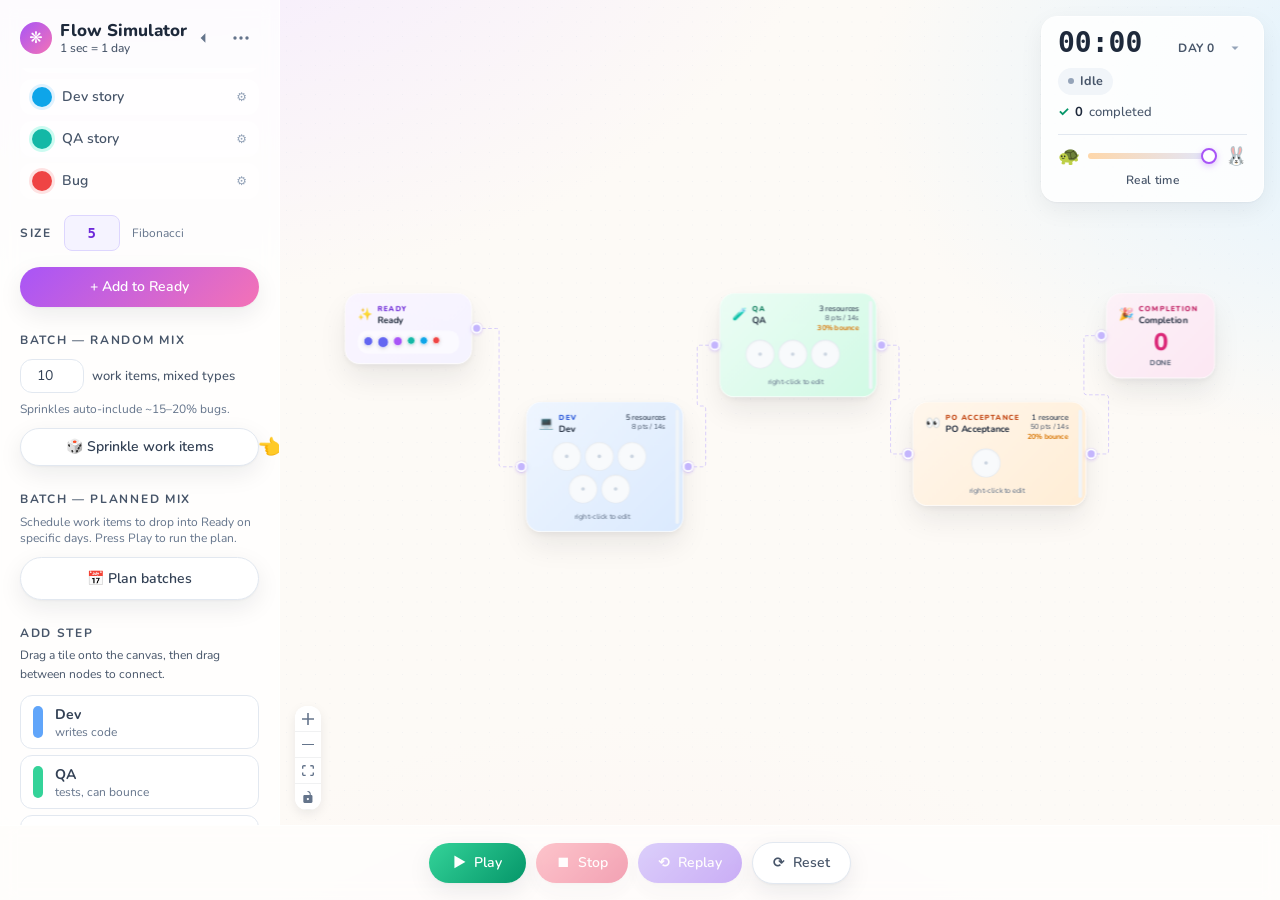
==== flowsimulator/index.html @ 2d6f6b4b "Add Flow Simulator live demo at /flowsimulator/ and link from career page Embeds the compiled React " ====
<!doctype html>
<html lang="en">
  <head>
    <meta charset="UTF-8" />
    <link rel="icon" type="image/svg+xml" href="data:image/svg+xml,%3Csvg xmlns='http://www.w3.org/2000/svg' viewBox='0 0 24 24'%3E%3Ctext x='2' y='20' font-size='20'%3E%F0%9F%8C%B8%3C/text%3E%3C/svg%3E" />
    <meta name="viewport" content="width=device-width, initial-scale=1.0" />
    <title>Flow Simulator</title>
    <link rel="preconnect" href="https://fonts.googleapis.com">
    <link rel="preconnect" href="https://fonts.gstatic.com" crossorigin>
    <link href="https://fonts.googleapis.com/css2?family=Nunito:wght@400;500;600;700;800&family=Inter:wght@400;500;600;700&display=swap" rel="stylesheet">
    <script type="module" crossorigin src="/flowsimulator/assets/index-DimpKdTT.js"></script>
    <link rel="stylesheet" crossorigin href="/flowsimulator/assets/index-7VoFMZvV.css">
  </head>
  <body>
    <div id="root"></div>
  </body>
</html>
---- flowsimulator/assets/index-7VoFMZvV.css ----
*,:before,:after,::backdrop{--tw-border-spacing-x:0;--tw-border-spacing-y:0;--tw-translate-x:0;--tw-translate-y:0;--tw-rotate:0;--tw-skew-x:0;--tw-skew-y:0;--tw-scale-x:1;--tw-scale-y:1;--tw-pan-x: ;--tw-pan-y: ;--tw-pinch-zoom: ;--tw-scroll-snap-strictness:proximity;--tw-gradient-from-position: ;--tw-gradient-via-position: ;--tw-gradient-to-position: ;--tw-ordinal: ;--tw-slashed-zero: ;--tw-numeric-figure: ;--tw-numeric-spacing: ;--tw-numeric-fraction: ;--tw-ring-inset: ;--tw-ring-offset-width:0px;--tw-ring-offset-color:#fff;--tw-ring-color:#3b82f680;--tw-ring-offset-shadow:0 0 #0000;--tw-ring-shadow:0 0 #0000;--tw-shadow:0 0 #0000;--tw-shadow-colored:0 0 #0000;--tw-blur: ;--tw-brightness: ;--tw-contrast: ;--tw-grayscale: ;--tw-hue-rotate: ;--tw-invert: ;--tw-saturate: ;--tw-sepia: ;--tw-drop-shadow: ;--tw-backdrop-blur: ;--tw-backdrop-brightness: ;--tw-backdrop-contrast: ;--tw-backdrop-grayscale: ;--tw-backdrop-hue-rotate: ;--tw-backdrop-invert: ;--tw-backdrop-opacity: ;--tw-backdrop-saturate: ;--tw-backdrop-sepia: ;--tw-contain-size: ;--tw-contain-layout: ;--tw-contain-paint: ;--tw-contain-style: }*,:before,:after{box-sizing:border-box;border:0 solid #e5e7eb}:before,:after{--tw-content:""}html,:host{-webkit-text-size-adjust:100%;tab-size:4;font-feature-settings:normal;font-variation-settings:normal;-webkit-tap-highlight-color:transparent;font-family:Nunito,Inter,system-ui,sans-serif;line-height:1.5}body{line-height:inherit;margin:0}hr{height:0;color:inherit;border-top-width:1px}abbr:where([title]){-webkit-text-decoration:underline dotted;text-decoration:underline dotted}h1,h2,h3,h4,h5,h6{font-size:inherit;font-weight:inherit}a{color:inherit;-webkit-text-decoration:inherit;text-decoration:inherit}b,strong{font-weight:bolder}code,kbd,samp,pre{font-feature-settings:normal;font-variation-settings:normal;font-family:ui-monospace,SFMono-Regular,monospace;font-size:1em}small{font-size:80%}sub,sup{vertical-align:baseline;font-size:75%;line-height:0;position:relative}sub{bottom:-.25em}sup{top:-.5em}table{text-indent:0;border-color:inherit;border-collapse:collapse}button,input,optgroup,select,textarea{font-feature-settings:inherit;font-variation-settings:inherit;font-family:inherit;font-size:100%;font-weight:inherit;line-height:inherit;letter-spacing:inherit;color:inherit;margin:0;padding:0}button,select{text-transform:none}button,input:where([type=button]),input:where([type=reset]),input:where([type=submit]){-webkit-appearance:button;background-color:#0000;background-image:none}:-moz-focusring{outline:auto}:-moz-ui-invalid{box-shadow:none}progress{vertical-align:baseline}::-webkit-inner-spin-button{height:auto}::-webkit-outer-spin-button{height:auto}[type=search]{-webkit-appearance:textfield;outline-offset:-2px}::-webkit-search-decoration{-webkit-appearance:none}::-webkit-file-upload-button{-webkit-appearance:button;font:inherit}summary{display:list-item}blockquote,dl,dd,h1,h2,h3,h4,h5,h6,hr,figure,p,pre{margin:0}fieldset{margin:0;padding:0}legend{padding:0}ol,ul,menu{margin:0;padding:0;list-style:none}dialog{padding:0}textarea{resize:vertical}input::-moz-placeholder{opacity:1;color:#9ca3af}textarea::-moz-placeholder{opacity:1;color:#9ca3af}input::placeholder,textarea::placeholder{opacity:1;color:#9ca3af}button,[role=button]{cursor:pointer}:disabled{cursor:default}img,svg,video,canvas,audio,iframe,embed,object{vertical-align:middle;display:block}img,video{max-width:100%;height:auto}[hidden]:where(:not([hidden=until-found])){display:none}.\!container{width:100%!important}.container{width:100%}@media (width>=640px){.\!container{max-width:640px!important}.container{max-width:640px}}@media (width>=768px){.\!container{max-width:768px!important}.container{max-width:768px}}@media (width>=1024px){.\!container{max-width:1024px!important}.container{max-width:1024px}}@media (width>=1280px){.\!container{max-width:1280px!important}.container{max-width:1280px}}@media (width>=1536px){.\!container{max-width:1536px!important}.container{max-width:1536px}}.pointer-events-none{pointer-events:none}.visible{visibility:visible}.fixed{position:fixed}.absolute{position:absolute}.relative{position:relative}.inset-0{inset:0}.-left-14{left:-3.5rem}.-right-1\.5{right:-.375rem}.-right-14{right:-3.5rem}.-right-6{right:-1.5rem}.-top-1\.5{top:-.375rem}.-top-7{top:-1.75rem}.bottom-3{bottom:.75rem}.bottom-\[76px\]{bottom:76px}.left-1\/2{left:50%}.left-4{left:1rem}.left-5{left:1.25rem}.left-full{left:100%}.right-1\.5{right:.375rem}.right-4{right:1rem}.right-5{right:1.25rem}.top-0{top:0}.top-1\/2{top:50%}.top-3{top:.75rem}.top-4{top:1rem}.top-\[60px\]{top:60px}.z-10{z-index:10}.z-20{z-index:20}.z-30{z-index:30}.z-40{z-index:40}.z-50{z-index:50}.my-1{margin-top:.25rem;margin-bottom:.25rem}.-mt-2{margin-top:-.5rem}.mb-1{margin-bottom:.25rem}.mb-1\.5{margin-bottom:.375rem}.mb-2{margin-bottom:.5rem}.mb-2\.5{margin-bottom:.625rem}.mb-3{margin-bottom:.75rem}.mb-4{margin-bottom:1rem}.mb-5{margin-bottom:1.25rem}.ml-1{margin-left:.25rem}.ml-2{margin-left:.5rem}.ml-5{margin-left:1.25rem}.mt-0\.5{margin-top:.125rem}.mt-1{margin-top:.25rem}.mt-1\.5{margin-top:.375rem}.mt-2{margin-top:.5rem}.mt-3{margin-top:.75rem}.mt-4{margin-top:1rem}.mt-5{margin-top:1.25rem}.mt-6{margin-top:1.5rem}.block{display:block}.inline-block{display:inline-block}.flex{display:flex}.inline-flex{display:inline-flex}.grid{display:grid}.hidden{display:none}.h-1\.5{height:.375rem}.h-12{height:3rem}.h-2{height:.5rem}.h-2\.5{height:.625rem}.h-3{height:.75rem}.h-3\.5{height:.875rem}.h-4{height:1rem}.h-5{height:1.25rem}.h-6{height:1.5rem}.h-7{height:1.75rem}.h-8{height:2rem}.h-9{height:2.25rem}.h-full{height:100%}.h-px{height:1px}.max-h-\[80vh\]{max-height:80vh}.max-h-\[85vh\]{max-height:85vh}.max-h-\[calc\(100\%-2rem\)\]{max-height:calc(100% - 2rem)}.min-h-0{min-height:0}.min-h-\[30px\]{min-height:30px}.w-1\.5{width:.375rem}.w-10{width:2.5rem}.w-11{width:2.75rem}.w-12{width:3rem}.w-14{width:3.5rem}.w-16{width:4rem}.w-2{width:.5rem}.w-2\.5{width:.625rem}.w-3{width:.75rem}.w-3\.5{width:.875rem}.w-32{width:8rem}.w-4{width:1rem}.w-5{width:1.25rem}.w-6{width:1.5rem}.w-7{width:1.75rem}.w-8{width:2rem}.w-9{width:2.25rem}.w-\[260px\]{width:260px}.w-\[280px\]{width:280px}.w-\[320px\]{width:320px}.w-\[340px\]{width:340px}.w-\[480px\]{width:480px}.w-full{width:100%}.min-w-0{min-width:0}.min-w-\[120px\]{min-width:120px}.min-w-\[180px\]{min-width:180px}.min-w-\[210px\]{min-width:210px}.min-w-\[220px\]{min-width:220px}.min-w-\[260px\]{min-width:260px}.max-w-2xl{max-width:42rem}.max-w-3xl{max-width:48rem}.max-w-\[200px\]{max-width:200px}.max-w-\[210px\]{max-width:210px}.max-w-\[calc\(100vw-120px\)\]{max-width:calc(100vw - 120px)}.flex-1{flex:1}.shrink-0{flex-shrink:0}.-translate-x-1\/2{--tw-translate-x:-50%;transform:translate(var(--tw-translate-x), var(--tw-translate-y)) rotate(var(--tw-rotate)) skewX(var(--tw-skew-x)) skewY(var(--tw-skew-y)) scaleX(var(--tw-scale-x)) scaleY(var(--tw-scale-y))}.-translate-y-1\/2{--tw-translate-y:-50%;transform:translate(var(--tw-translate-x), var(--tw-translate-y)) rotate(var(--tw-rotate)) skewX(var(--tw-skew-x)) skewY(var(--tw-skew-y)) scaleX(var(--tw-scale-x)) scaleY(var(--tw-scale-y))}.rotate-180{--tw-rotate:180deg;transform:translate(var(--tw-translate-x), var(--tw-translate-y)) rotate(var(--tw-rotate)) skewX(var(--tw-skew-x)) skewY(var(--tw-skew-y)) scaleX(var(--tw-scale-x)) scaleY(var(--tw-scale-y))}.transform{transform:translate(var(--tw-translate-x), var(--tw-translate-y)) rotate(var(--tw-rotate)) skewX(var(--tw-skew-x)) skewY(var(--tw-skew-y)) scaleX(var(--tw-scale-x)) scaleY(var(--tw-scale-y))}@keyframes float-in{0%{opacity:0;transform:scale(.9)}to{opacity:1;transform:scale(1)}}@keyframes pulse-soft{0%,to{opacity:1;transform:scale(1)}50%{opacity:.55;transform:scale(1.15)}}.cursor-grab{cursor:grab}.cursor-pointer{cursor:pointer}.select-none{-webkit-user-select:none;user-select:none}.resize-none{resize:none}.resize{resize:both}.list-disc{list-style-type:disc}.grid-cols-1{grid-template-columns:repeat(1,minmax(0,1fr))}.grid-cols-\[64px_64px_1fr_90px_32px\]{grid-template-columns:64px 64px 1fr 90px 32px}.flex-row-reverse{flex-direction:row-reverse}.flex-col{flex-direction:column}.flex-wrap{flex-wrap:wrap}.place-items-center{place-items:center}.items-start{align-items:flex-start}.items-end{align-items:flex-end}.items-center{align-items:center}.items-baseline{align-items:baseline}.justify-end{justify-content:flex-end}.justify-center{justify-content:center}.justify-between{justify-content:space-between}.gap-1{gap:.25rem}.gap-1\.5{gap:.375rem}.gap-2{gap:.5rem}.gap-2\.5{gap:.625rem}.gap-3{gap:.75rem}.gap-x-3{-moz-column-gap:.75rem;column-gap:.75rem}.gap-y-1{row-gap:.25rem}.space-y-1\.5>:not([hidden])~:not([hidden]){--tw-space-y-reverse:0;margin-top:calc(.375rem * calc(1 - var(--tw-space-y-reverse)));margin-bottom:calc(.375rem * var(--tw-space-y-reverse))}.space-y-2>:not([hidden])~:not([hidden]){--tw-space-y-reverse:0;margin-top:calc(.5rem * calc(1 - var(--tw-space-y-reverse)));margin-bottom:calc(.5rem * var(--tw-space-y-reverse))}.space-y-3>:not([hidden])~:not([hidden]){--tw-space-y-reverse:0;margin-top:calc(.75rem * calc(1 - var(--tw-space-y-reverse)));margin-bottom:calc(.75rem * var(--tw-space-y-reverse))}.space-y-4>:not([hidden])~:not([hidden]){--tw-space-y-reverse:0;margin-top:calc(1rem * calc(1 - var(--tw-space-y-reverse)));margin-bottom:calc(1rem * var(--tw-space-y-reverse))}.space-y-6>:not([hidden])~:not([hidden]){--tw-space-y-reverse:0;margin-top:calc(1.5rem * calc(1 - var(--tw-space-y-reverse)));margin-bottom:calc(1.5rem * var(--tw-space-y-reverse))}.self-center{align-self:center}.overflow-auto{overflow:auto}.overflow-hidden{overflow:hidden}.truncate{text-overflow:ellipsis;white-space:nowrap;overflow:hidden}.whitespace-nowrap{white-space:nowrap}.rounded{border-radius:.25rem}.rounded-2xl{border-radius:1rem}.rounded-3xl{border-radius:1.5rem}.rounded-full{border-radius:9999px}.rounded-lg{border-radius:.5rem}.rounded-sm{border-radius:.125rem}.rounded-xl{border-radius:.75rem}.border{border-width:1px}.border-b{border-bottom-width:1px}.border-r{border-right-width:1px}.border-t{border-top-width:1px}.border-dashed{border-style:dashed}.border-rose-200{--tw-border-opacity:1;border-color:rgb(254 205 211/var(--tw-border-opacity,1))}.border-rose-300{--tw-border-opacity:1;border-color:rgb(253 164 175/var(--tw-border-opacity,1))}.border-slate-100{--tw-border-opacity:1;border-color:rgb(241 245 249/var(--tw-border-opacity,1))}.border-slate-200{--tw-border-opacity:1;border-color:rgb(226 232 240/var(--tw-border-opacity,1))}.border-slate-200\/80{border-color:#e2e8f0cc}.border-slate-300{--tw-border-opacity:1;border-color:rgb(203 213 225/var(--tw-border-opacity,1))}.border-slate-300\/40{border-color:#cbd5e166}.border-slate-800{--tw-border-opacity:1;border-color:rgb(30 41 59/var(--tw-border-opacity,1))}.border-violet-100{--tw-border-opacity:1;border-color:rgb(237 233 254/var(--tw-border-opacity,1))}.border-violet-200{--tw-border-opacity:1;border-color:rgb(221 214 254/var(--tw-border-opacity,1))}.border-violet-300{--tw-border-opacity:1;border-color:rgb(196 181 253/var(--tw-border-opacity,1))}.border-white\/60{border-color:#fff9}.border-white\/70{border-color:#ffffffb3}.border-white\/80{border-color:#fffc}.\!bg-white{--tw-bg-opacity:1!important;background-color:rgb(255 255 255/var(--tw-bg-opacity,1))!important}.bg-emerald-100{--tw-bg-opacity:1;background-color:rgb(209 250 229/var(--tw-bg-opacity,1))}.bg-emerald-500{--tw-bg-opacity:1;background-color:rgb(16 185 129/var(--tw-bg-opacity,1))}.bg-orange-100{--tw-bg-opacity:1;background-color:rgb(255 237 213/var(--tw-bg-opacity,1))}.bg-rose-100{--tw-bg-opacity:1;background-color:rgb(255 228 230/var(--tw-bg-opacity,1))}.bg-rose-400{--tw-bg-opacity:1;background-color:rgb(251 113 133/var(--tw-bg-opacity,1))}.bg-rose-50{--tw-bg-opacity:1;background-color:rgb(255 241 242/var(--tw-bg-opacity,1))}.bg-slate-100{--tw-bg-opacity:1;background-color:rgb(241 245 249/var(--tw-bg-opacity,1))}.bg-slate-200{--tw-bg-opacity:1;background-color:rgb(226 232 240/var(--tw-bg-opacity,1))}.bg-slate-300{--tw-bg-opacity:1;background-color:rgb(203 213 225/var(--tw-bg-opacity,1))}.bg-slate-50{--tw-bg-opacity:1;background-color:rgb(248 250 252/var(--tw-bg-opacity,1))}.bg-violet-100{--tw-bg-opacity:1;background-color:rgb(237 233 254/var(--tw-bg-opacity,1))}.bg-violet-50{--tw-bg-opacity:1;background-color:rgb(245 243 255/var(--tw-bg-opacity,1))}.bg-violet-50\/60{background-color:#f5f3ff99}.bg-violet-500{--tw-bg-opacity:1;background-color:rgb(139 92 246/var(--tw-bg-opacity,1))}.bg-white{--tw-bg-opacity:1;background-color:rgb(255 255 255/var(--tw-bg-opacity,1))}.bg-white\/40{background-color:#fff6}.bg-white\/50{background-color:#ffffff80}.bg-white\/60{background-color:#fff9}.bg-white\/70{background-color:#ffffffb3}.bg-white\/75{background-color:#ffffffbf}.bg-white\/80{background-color:#fffc}.p-1\.5{padding:.375rem}.p-2{padding:.5rem}.p-3{padding:.75rem}.p-3\.5{padding:.875rem}.p-4{padding:1rem}.p-5{padding:1.25rem}.p-6{padding:1.5rem}.p-7{padding:1.75rem}.px-1{padding-left:.25rem;padding-right:.25rem}.px-2{padding-left:.5rem;padding-right:.5rem}.px-2\.5{padding-left:.625rem;padding-right:.625rem}.px-3{padding-left:.75rem;padding-right:.75rem}.px-4{padding-left:1rem;padding-right:1rem}.px-5{padding-left:1.25rem;padding-right:1.25rem}.px-6{padding-left:1.5rem;padding-right:1.5rem}.py-0\.5{padding-top:.125rem;padding-bottom:.125rem}.py-1{padding-top:.25rem;padding-bottom:.25rem}.py-1\.5{padding-top:.375rem;padding-bottom:.375rem}.py-2{padding-top:.5rem;padding-bottom:.5rem}.py-2\.5{padding-top:.625rem;padding-bottom:.625rem}.py-3{padding-top:.75rem;padding-bottom:.75rem}.py-4{padding-top:1rem;padding-bottom:1rem}.pb-3{padding-bottom:.75rem}.pb-6{padding-bottom:1.5rem}.pr-7{padding-right:1.75rem}.pt-1{padding-top:.25rem}.pt-2{padding-top:.5rem}.pt-3{padding-top:.75rem}.pt-5{padding-top:1.25rem}.text-left{text-align:left}.text-center{text-align:center}.text-right{text-align:right}.font-display{font-family:Nunito,Inter,system-ui,sans-serif}.font-mono{font-family:ui-monospace,SFMono-Regular,monospace}.text-2xl{font-size:1.5rem;line-height:2rem}.text-\[10px\]{font-size:10px}.text-\[11\.5px\]{font-size:11.5px}.text-\[11px\]{font-size:11px}.text-\[12\.5px\]{font-size:12.5px}.text-\[12px\]{font-size:12px}.text-\[13\.5px\]{font-size:13.5px}.text-\[13px\]{font-size:13px}.text-\[14px\]{font-size:14px}.text-\[15px\]{font-size:15px}.text-\[16px\]{font-size:16px}.text-\[17px\]{font-size:17px}.text-\[28px\]{font-size:28px}.text-\[40px\]{font-size:40px}.text-base{font-size:1rem;line-height:1.5rem}.text-lg{font-size:1.125rem;line-height:1.75rem}.text-sm{font-size:.875rem;line-height:1.25rem}.text-xl{font-size:1.25rem;line-height:1.75rem}.text-xs{font-size:.75rem;line-height:1rem}.font-bold{font-weight:700}.font-extrabold{font-weight:800}.font-medium{font-weight:500}.font-semibold{font-weight:600}.uppercase{text-transform:uppercase}.italic{font-style:italic}.tabular-nums{--tw-numeric-spacing:tabular-nums;font-variant-numeric:var(--tw-ordinal) var(--tw-slashed-zero) var(--tw-numeric-figure) var(--tw-numeric-spacing) var(--tw-numeric-fraction)}.leading-none{line-height:1}.leading-relaxed{line-height:1.625}.leading-snug{line-height:1.375}.leading-tight{line-height:1.25}.tracking-\[0\.12em\]{letter-spacing:.12em}.tracking-\[0\.14em\]{letter-spacing:.14em}.tracking-wide{letter-spacing:.025em}.tracking-wider{letter-spacing:.05em}.text-amber-600{--tw-text-opacity:1;color:rgb(217 119 6/var(--tw-text-opacity,1))}.text-amber-700{--tw-text-opacity:1;color:rgb(180 83 9/var(--tw-text-opacity,1))}.text-blue-700{--tw-text-opacity:1;color:rgb(29 78 216/var(--tw-text-opacity,1))}.text-emerald-600{--tw-text-opacity:1;color:rgb(5 150 105/var(--tw-text-opacity,1))}.text-emerald-700{--tw-text-opacity:1;color:rgb(4 120 87/var(--tw-text-opacity,1))}.text-orange-700{--tw-text-opacity:1;color:rgb(194 65 12/var(--tw-text-opacity,1))}.text-pink-600{--tw-text-opacity:1;color:rgb(219 39 119/var(--tw-text-opacity,1))}.text-pink-700{--tw-text-opacity:1;color:rgb(190 24 93/var(--tw-text-opacity,1))}.text-rose-600{--tw-text-opacity:1;color:rgb(225 29 72/var(--tw-text-opacity,1))}.text-slate-300{--tw-text-opacity:1;color:rgb(203 213 225/var(--tw-text-opacity,1))}.text-slate-400{--tw-text-opacity:1;color:rgb(148 163 184/var(--tw-text-opacity,1))}.text-slate-500{--tw-text-opacity:1;color:rgb(100 116 139/var(--tw-text-opacity,1))}.text-slate-600{--tw-text-opacity:1;color:rgb(71 85 105/var(--tw-text-opacity,1))}.text-slate-700{--tw-text-opacity:1;color:rgb(51 65 85/var(--tw-text-opacity,1))}.text-slate-800{--tw-text-opacity:1;color:rgb(30 41 59/var(--tw-text-opacity,1))}.text-violet-600{--tw-text-opacity:1;color:rgb(124 58 237/var(--tw-text-opacity,1))}.text-violet-700{--tw-text-opacity:1;color:rgb(109 40 217/var(--tw-text-opacity,1))}.text-white{--tw-text-opacity:1;color:rgb(255 255 255/var(--tw-text-opacity,1))}.accent-amber-400{accent-color:#fbbf24}.accent-violet-500{accent-color:#8b5cf6}.opacity-70{opacity:.7}.shadow-2xl{--tw-shadow:0 25px 50px -12px #00000040;--tw-shadow-colored:0 25px 50px -12px var(--tw-shadow-color);box-shadow:var(--tw-ring-offset-shadow,0 0 #0000), var(--tw-ring-shadow,0 0 #0000), var(--tw-shadow)}.shadow-inset-soft{--tw-shadow:inset 0 1px 2px #0f172a0f;--tw-shadow-colored:inset 0 1px 2px var(--tw-shadow-color);box-shadow:var(--tw-ring-offset-shadow,0 0 #0000), var(--tw-ring-shadow,0 0 #0000), var(--tw-shadow)}.shadow-lg{--tw-shadow:0 10px 15px -3px #0000001a, 0 4px 6px -4px #0000001a;--tw-shadow-colored:0 10px 15px -3px var(--tw-shadow-color), 0 4px 6px -4px var(--tw-shadow-color);box-shadow:var(--tw-ring-offset-shadow,0 0 #0000), var(--tw-ring-shadow,0 0 #0000), var(--tw-shadow)}.shadow-soft{--tw-shadow:0 1px 2px #0f172a0a, 0 8px 24px #0f172a0f;--tw-shadow-colored:0 1px 2px var(--tw-shadow-color), 0 8px 24px var(--tw-shadow-color);box-shadow:var(--tw-ring-offset-shadow,0 0 #0000), var(--tw-ring-shadow,0 0 #0000), var(--tw-shadow)}.shadow-soft-lg{--tw-shadow:0 4px 12px #0f172a0f, 0 24px 48px #0f172a14;--tw-shadow-colored:0 4px 12px var(--tw-shadow-color), 0 24px 48px var(--tw-shadow-color);box-shadow:var(--tw-ring-offset-shadow,0 0 #0000), var(--tw-ring-shadow,0 0 #0000), var(--tw-shadow)}.outline-none{outline-offset:2px;outline:2px solid #0000}.outline{outline-style:solid}.ring-1{--tw-ring-offset-shadow:var(--tw-ring-inset) 0 0 0 var(--tw-ring-offset-width) var(--tw-ring-offset-color);--tw-ring-shadow:var(--tw-ring-inset) 0 0 0 calc(1px + var(--tw-ring-offset-width)) var(--tw-ring-color);box-shadow:var(--tw-ring-offset-shadow), var(--tw-ring-shadow), var(--tw-shadow,0 0 #0000)}.ring-2{--tw-ring-offset-shadow:var(--tw-ring-inset) 0 0 0 var(--tw-ring-offset-width) var(--tw-ring-offset-color);--tw-ring-shadow:var(--tw-ring-inset) 0 0 0 calc(2px + var(--tw-ring-offset-width)) var(--tw-ring-color);box-shadow:var(--tw-ring-offset-shadow), var(--tw-ring-shadow), var(--tw-shadow,0 0 #0000)}.ring-4{--tw-ring-offset-shadow:var(--tw-ring-inset) 0 0 0 var(--tw-ring-offset-width) var(--tw-ring-offset-color);--tw-ring-shadow:var(--tw-ring-inset) 0 0 0 calc(4px + var(--tw-ring-offset-width)) var(--tw-ring-color);box-shadow:var(--tw-ring-offset-shadow), var(--tw-ring-shadow), var(--tw-shadow,0 0 #0000)}.ring-emerald-300\/70{--tw-ring-color:#6ee7b7b3}.ring-slate-200{--tw-ring-opacity:1;--tw-ring-color:rgb(226 232 240/var(--tw-ring-opacity,1))}.ring-slate-400{--tw-ring-opacity:1;--tw-ring-color:rgb(148 163 184/var(--tw-ring-opacity,1))}.ring-violet-300{--tw-ring-opacity:1;--tw-ring-color:rgb(196 181 253/var(--tw-ring-opacity,1))}.ring-violet-300\/60{--tw-ring-color:#c4b5fd99}.ring-offset-2{--tw-ring-offset-width:2px}.blur{--tw-blur:blur(8px);filter:var(--tw-blur) var(--tw-brightness) var(--tw-contrast) var(--tw-grayscale) var(--tw-hue-rotate) var(--tw-invert) var(--tw-saturate) var(--tw-sepia) var(--tw-drop-shadow)}.drop-shadow{--tw-drop-shadow:drop-shadow(0 1px 2px #0000001a) drop-shadow(0 1px 1px #0000000f);filter:var(--tw-blur) var(--tw-brightness) var(--tw-contrast) var(--tw-grayscale) var(--tw-hue-rotate) var(--tw-invert) var(--tw-saturate) var(--tw-sepia) var(--tw-drop-shadow)}.filter{filter:var(--tw-blur) var(--tw-brightness) var(--tw-contrast) var(--tw-grayscale) var(--tw-hue-rotate) var(--tw-invert) var(--tw-saturate) var(--tw-sepia) var(--tw-drop-shadow)}.backdrop-blur{--tw-backdrop-blur:blur(8px);-webkit-backdrop-filter:var(--tw-backdrop-blur) var(--tw-backdrop-brightness) var(--tw-backdrop-contrast) var(--tw-backdrop-grayscale) var(--tw-backdrop-hue-rotate) var(--tw-backdrop-invert) var(--tw-backdrop-opacity) var(--tw-backdrop-saturate) var(--tw-backdrop-sepia);backdrop-filter:var(--tw-backdrop-blur) var(--tw-backdrop-brightness) var(--tw-backdrop-contrast) var(--tw-backdrop-grayscale) var(--tw-backdrop-hue-rotate) var(--tw-backdrop-invert) var(--tw-backdrop-opacity) var(--tw-backdrop-saturate) var(--tw-backdrop-sepia)}.backdrop-blur-md{--tw-backdrop-blur:blur(12px);-webkit-backdrop-filter:var(--tw-backdrop-blur) var(--tw-backdrop-brightness) var(--tw-backdrop-contrast) var(--tw-backdrop-grayscale) var(--tw-backdrop-hue-rotate) var(--tw-backdrop-invert) var(--tw-backdrop-opacity) var(--tw-backdrop-saturate) var(--tw-backdrop-sepia);backdrop-filter:var(--tw-backdrop-blur) var(--tw-backdrop-brightness) var(--tw-backdrop-contrast) var(--tw-backdrop-grayscale) var(--tw-backdrop-hue-rotate) var(--tw-backdrop-invert) var(--tw-backdrop-opacity) var(--tw-backdrop-saturate) var(--tw-backdrop-sepia)}.transition{transition-property:color,background-color,border-color,text-decoration-color,fill,stroke,opacity,box-shadow,transform,filter,-webkit-backdrop-filter,backdrop-filter;transition-duration:.15s;transition-timing-function:cubic-bezier(.4,0,.2,1)}.transition-all{transition-property:all;transition-duration:.15s;transition-timing-function:cubic-bezier(.4,0,.2,1)}.transition-transform{transition-property:transform;transition-duration:.15s;transition-timing-function:cubic-bezier(.4,0,.2,1)}.duration-300{transition-duration:.3s}html,body,#root{color:#3f3a52;-webkit-font-smoothing:antialiased;height:100%;margin:0;padding:0;font-family:Nunito,Inter,ui-sans-serif,system-ui,-apple-system,sans-serif;overflow:hidden}body{background:radial-gradient(1200px 800px at 10% -20%,#f3e8ff 0%,#0000 60%),radial-gradient(900px 600px at 110% 10%,#e0f2fe 0%,#0000 60%),radial-gradient(900px 600px at 50% 120%,#fef3f2 0%,#0000 60%),#fdfaf6}.react-flow__node{background:0 0;border:none;width:auto;padding:0}.react-flow__handle{background:#c4b5fd!important;border:3px solid #fff!important;width:18px!important;min-width:18px!important;height:18px!important;min-height:18px!important;transition:transform .12s,background .12s,box-shadow .12s!important;box-shadow:0 2px 6px #8b5cf640,0 0 0 1px #8b5cf626!important}.react-flow__handle:hover{background:#8b5cf6!important;transform:scale(1.25)!important;box-shadow:0 4px 12px #8b5cf673,0 0 0 6px #8b5cf626!important}.react-flow__handle.react-flow__handle-left{left:-9px!important}.react-flow__handle.react-flow__handle-right{right:-9px!important}.react-flow__edge-path{stroke:#cbd5e1;stroke-width:2px}.react-flow__edge.selected .react-flow__edge-path,.react-flow__edge.animated .react-flow__edge-path{stroke:#c4b5fd}.react-flow__edge.animated .react-flow__edge-path{stroke-dasharray:6 4}.react-flow__controls{overflow:hidden;border-radius:12px!important;box-shadow:0 4px 12px #0f172a14!important}.react-flow__controls button{color:#64748b!important;background:#fff!important;border-bottom:1px solid #0f172a0f!important}.react-flow__controls button:hover{color:#a855f7!important;background:#f8fafc!important}.react-flow__background{background-color:#0000}.soft-scroll::-webkit-scrollbar{width:6px}.soft-scroll::-webkit-scrollbar-thumb{background:#0f172a1f;border-radius:4px}.soft-scroll::-webkit-scrollbar-track{background:0 0}.btn-soft{border-radius:9999px;justify-content:center;align-items:center;gap:.5rem;font-weight:600;transition:all .15s;display:inline-flex;box-shadow:0 1px 2px #0f172a0a,0 8px 24px #0f172a14}.btn-soft:hover{transform:translateY(-1px);box-shadow:0 4px 12px #0f172a14,0 24px 48px #0f172a1a}.soft-card{-webkit-backdrop-filter:blur(12px);background:#ffffffd9;border:1px solid #fff;border-radius:1rem;box-shadow:0 1px 2px #0f172a0a,0 8px 24px #0f172a0f}.shadow-soft{box-shadow:0 1px 2px #0f172a0a,0 8px 24px #0f172a0f}.shadow-soft-lg{box-shadow:0 4px 12px #0f172a0f,0 24px 48px #0f172a14}.shadow-inset-soft{box-shadow:inset 0 1px 2px #0f172a0f}.animate-pulse-soft{animation:1.4s ease-in-out infinite pulse-soft}.animate-float-in{animation:.2s ease-out float-in}.speed-slider{appearance:none;cursor:pointer;background:linear-gradient(90deg,#fed7aa 0%,#e0e7ff 100%);border-radius:999px;outline:none;height:6px}.speed-slider::-webkit-slider-thumb{appearance:none;cursor:grab;background:#fff;border:2px solid #a855f7;border-radius:999px;width:16px;height:16px;transition:transform .12s;box-shadow:0 2px 6px #a855f759}.speed-slider::-webkit-slider-thumb:hover{transform:scale(1.15)}.speed-slider:active::-webkit-slider-thumb{cursor:grabbing;transform:scale(1.2)}.speed-slider::-moz-range-thumb{cursor:grab;background:#fff;border:2px solid #a855f7;border-radius:999px;width:16px;height:16px;box-shadow:0 2px 6px #a855f759}.hover\:border-rose-300:hover{--tw-border-opacity:1;border-color:rgb(253 164 175/var(--tw-border-opacity,1))}.hover\:border-violet-200:hover{--tw-border-opacity:1;border-color:rgb(221 214 254/var(--tw-border-opacity,1))}.hover\:border-violet-300:hover{--tw-border-opacity:1;border-color:rgb(196 181 253/var(--tw-border-opacity,1))}.hover\:border-violet-400:hover{--tw-border-opacity:1;border-color:rgb(167 139 250/var(--tw-border-opacity,1))}.hover\:bg-rose-50:hover{--tw-bg-opacity:1;background-color:rgb(255 241 242/var(--tw-bg-opacity,1))}.hover\:bg-slate-100:hover{--tw-bg-opacity:1;background-color:rgb(241 245 249/var(--tw-bg-opacity,1))}.hover\:bg-slate-200\/60:hover{background-color:#e2e8f099}.hover\:bg-slate-50:hover{--tw-bg-opacity:1;background-color:rgb(248 250 252/var(--tw-bg-opacity,1))}.hover\:bg-violet-100:hover{--tw-bg-opacity:1;background-color:rgb(237 233 254/var(--tw-bg-opacity,1))}.hover\:bg-violet-50:hover{--tw-bg-opacity:1;background-color:rgb(245 243 255/var(--tw-bg-opacity,1))}.hover\:bg-white:hover{--tw-bg-opacity:1;background-color:rgb(255 255 255/var(--tw-bg-opacity,1))}.hover\:bg-white\/40:hover{background-color:#fff6}.hover\:bg-white\/95:hover{background-color:#fffffff2}.hover\:text-rose-600:hover{--tw-text-opacity:1;color:rgb(225 29 72/var(--tw-text-opacity,1))}.hover\:text-rose-700:hover{--tw-text-opacity:1;color:rgb(190 18 60/var(--tw-text-opacity,1))}.hover\:text-slate-700:hover{--tw-text-opacity:1;color:rgb(51 65 85/var(--tw-text-opacity,1))}.hover\:text-slate-800:hover{--tw-text-opacity:1;color:rgb(30 41 59/var(--tw-text-opacity,1))}.hover\:text-violet-600:hover{--tw-text-opacity:1;color:rgb(124 58 237/var(--tw-text-opacity,1))}.hover\:text-violet-700:hover{--tw-text-opacity:1;color:rgb(109 40 217/var(--tw-text-opacity,1))}.hover\:text-violet-800:hover{--tw-text-opacity:1;color:rgb(91 33 182/var(--tw-text-opacity,1))}.focus\:border-violet-300:focus{--tw-border-opacity:1;border-color:rgb(196 181 253/var(--tw-border-opacity,1))}.focus\:outline-none:focus{outline-offset:2px;outline:2px solid #0000}.focus\:ring-2:focus{--tw-ring-offset-shadow:var(--tw-ring-inset) 0 0 0 var(--tw-ring-offset-width) var(--tw-ring-offset-color);--tw-ring-shadow:var(--tw-ring-inset) 0 0 0 calc(2px + var(--tw-ring-offset-width)) var(--tw-ring-color);box-shadow:var(--tw-ring-offset-shadow), var(--tw-ring-shadow), var(--tw-shadow,0 0 #0000)}.focus\:ring-violet-200:focus{--tw-ring-opacity:1;--tw-ring-color:rgb(221 214 254/var(--tw-ring-opacity,1))}.active\:cursor-grabbing:active{cursor:grabbing}.disabled\:cursor-not-allowed:disabled{cursor:not-allowed}.disabled\:opacity-40:disabled{opacity:.4}.disabled\:opacity-50:disabled{opacity:.5}.react-flow{--xy-edge-stroke-default:#b1b1b7;--xy-edge-stroke-width-default:1;--xy-edge-stroke-selected-default:#555;--xy-connectionline-stroke-default:#b1b1b7;--xy-connectionline-stroke-width-default:1;--xy-attribution-background-color-default:#ffffff80;--xy-minimap-background-color-default:#fff;--xy-minimap-mask-background-color-default:#f0f0f099;--xy-minimap-mask-stroke-color-default:transparent;--xy-minimap-mask-stroke-width-default:1;--xy-minimap-node-background-color-default:#e2e2e2;--xy-minimap-node-stroke-color-default:transparent;--xy-minimap-node-stroke-width-default:2;--xy-background-color-default:transparent;--xy-background-pattern-dots-color-default:#91919a;--xy-background-pattern-lines-color-default:#eee;--xy-background-pattern-cross-color-default:#e2e2e2;background-color:var(--xy-background-color,var(--xy-background-color-default));--xy-node-color-default:inherit;--xy-node-border-default:1px solid #1a192b;--xy-node-background-color-default:#fff;--xy-node-group-background-color-default:#f0f0f040;--xy-node-boxshadow-hover-default:0 1px 4px 1px #00000014;--xy-node-boxshadow-selected-default:0 0 0 .5px #1a192b;--xy-node-border-radius-default:3px;--xy-handle-background-color-default:#1a192b;--xy-handle-border-color-default:#fff;--xy-selection-background-color-default:#0059dc14;--xy-selection-border-default:1px dotted #0059dccc;--xy-controls-button-background-color-default:#fefefe;--xy-controls-button-background-color-hover-default:#f4f4f4;--xy-controls-button-color-default:inherit;--xy-controls-button-color-hover-default:inherit;--xy-controls-button-border-color-default:#eee;--xy-controls-box-shadow-default:0 0 2px 1px #00000014;--xy-edge-label-background-color-default:#fff;--xy-edge-label-color-default:inherit;--xy-resize-background-color-default:#3367d9;direction:ltr}.react-flow.dark{--xy-edge-stroke-default:#3e3e3e;--xy-edge-stroke-width-default:1;--xy-edge-stroke-selected-default:#727272;--xy-connectionline-stroke-default:#b1b1b7;--xy-connectionline-stroke-width-default:1;--xy-attribution-background-color-default:#96969640;--xy-minimap-background-color-default:#141414;--xy-minimap-mask-background-color-default:#3c3c3c99;--xy-minimap-mask-stroke-color-default:transparent;--xy-minimap-mask-stroke-width-default:1;--xy-minimap-node-background-color-default:#2b2b2b;--xy-minimap-node-stroke-color-default:transparent;--xy-minimap-node-stroke-width-default:2;--xy-background-color-default:#141414;--xy-background-pattern-dots-color-default:#777;--xy-background-pattern-lines-color-default:#777;--xy-background-pattern-cross-color-default:#777;--xy-node-color-default:#f8f8f8;--xy-node-border-default:1px solid #3c3c3c;--xy-node-background-color-default:#1e1e1e;--xy-node-group-background-color-default:#f0f0f040;--xy-node-boxshadow-hover-default:0 1px 4px 1px #ffffff14;--xy-node-boxshadow-selected-default:0 0 0 .5px #999;--xy-handle-background-color-default:#bebebe;--xy-handle-border-color-default:#1e1e1e;--xy-selection-background-color-default:#c8c8dc14;--xy-selection-border-default:1px dotted #c8c8dccc;--xy-controls-button-background-color-default:#2b2b2b;--xy-controls-button-background-color-hover-default:#3e3e3e;--xy-controls-button-color-default:#f8f8f8;--xy-controls-button-color-hover-default:#fff;--xy-controls-button-border-color-default:#5b5b5b;--xy-controls-box-shadow-default:0 0 2px 1px #00000014;--xy-edge-label-background-color-default:#141414;--xy-edge-label-color-default:#f8f8f8}.react-flow__background{background-color:var(--xy-background-color-props,var(--xy-background-color,var(--xy-background-color-default)));pointer-events:none;z-index:-1}.react-flow__container{width:100%;height:100%;position:absolute;top:0;left:0}.react-flow__pane{z-index:1}.react-flow__pane.draggable{cursor:grab}.react-flow__pane.dragging{cursor:grabbing}.react-flow__pane.selection{cursor:pointer}.react-flow__viewport{transform-origin:0 0;z-index:2;pointer-events:none}.react-flow__renderer{z-index:4}.react-flow__selection{z-index:6}.react-flow__nodesselection-rect:focus,.react-flow__nodesselection-rect:focus-visible{outline:none}.react-flow__edge-path{stroke:var(--xy-edge-stroke,var(--xy-edge-stroke-default));stroke-width:var(--xy-edge-stroke-width,var(--xy-edge-stroke-width-default));fill:none}.react-flow__connection-path{stroke:var(--xy-connectionline-stroke,var(--xy-connectionline-stroke-default));stroke-width:var(--xy-connectionline-stroke-width,var(--xy-connectionline-stroke-width-default));fill:none}.react-flow .react-flow__edges{position:absolute}.react-flow .react-flow__edges svg{pointer-events:none;position:absolute;overflow:visible}.react-flow__edge{pointer-events:visibleStroke}.react-flow__edge.selectable{cursor:pointer}.react-flow__edge.animated path{stroke-dasharray:5;animation:.5s linear infinite dashdraw}.react-flow__edge.animated path.react-flow__edge-interaction{stroke-dasharray:none;animation:none}.react-flow__edge.inactive{pointer-events:none}.react-flow__edge.selected,.react-flow__edge:focus,.react-flow__edge:focus-visible{outline:none}.react-flow__edge.selected .react-flow__edge-path,.react-flow__edge.selectable:focus .react-flow__edge-path,.react-flow__edge.selectable:focus-visible .react-flow__edge-path{stroke:var(--xy-edge-stroke-selected,var(--xy-edge-stroke-selected-default))}.react-flow__edge-textwrapper{pointer-events:all}.react-flow__edge .react-flow__edge-text{pointer-events:none;-webkit-user-select:none;user-select:none}.react-flow__arrowhead polyline{stroke:var(--xy-edge-stroke,var(--xy-edge-stroke-default))}.react-flow__arrowhead polyline.arrowclosed{fill:var(--xy-edge-stroke,var(--xy-edge-stroke-default))}.react-flow__connection{pointer-events:none}.react-flow__connection .animated{stroke-dasharray:5;animation:.5s linear infinite dashdraw}svg.react-flow__connectionline{z-index:1001;position:absolute;overflow:visible}.react-flow__nodes{pointer-events:none;transform-origin:0 0}.react-flow__node{-webkit-user-select:none;user-select:none;pointer-events:all;transform-origin:0 0;box-sizing:border-box;cursor:default;position:absolute}.react-flow__node.selectable{cursor:pointer}.react-flow__node.draggable{cursor:grab;pointer-events:all}.react-flow__node.draggable.dragging{cursor:grabbing}.react-flow__nodesselection{z-index:3;transform-origin:0 0;pointer-events:none}.react-flow__nodesselection-rect{pointer-events:all;cursor:grab;position:absolute}.react-flow__handle{pointer-events:none;background-color:var(--xy-handle-background-color,var(--xy-handle-background-color-default));border:1px solid var(--xy-handle-border-color,var(--xy-handle-border-color-default));border-radius:100%;width:6px;min-width:5px;height:6px;min-height:5px;position:absolute}.react-flow__handle.connectingfrom{pointer-events:all}.react-flow__handle.connectionindicator{pointer-events:all;cursor:crosshair}.react-flow__handle-bottom{top:auto;bottom:0;left:50%;transform:translate(-50%,50%)}.react-flow__handle-top{top:0;left:50%;transform:translate(-50%,-50%)}.react-flow__handle-left{top:50%;left:0;transform:translate(-50%,-50%)}.react-flow__handle-right{top:50%;right:0;transform:translate(50%,-50%)}.react-flow__edgeupdater{cursor:move;pointer-events:all}.react-flow__pane.selection .react-flow__panel{pointer-events:none}.react-flow__panel{z-index:5;margin:15px;position:absolute}.react-flow__panel.top{top:0}.react-flow__panel.bottom{bottom:0}.react-flow__panel.top.center,.react-flow__panel.bottom.center{left:50%;transform:translate(-15px)translate(-50%)}.react-flow__panel.left{left:0}.react-flow__panel.right{right:0}.react-flow__panel.left.center,.react-flow__panel.right.center{top:50%;transform:translateY(-15px)translateY(-50%)}.react-flow__attribution{background:var(--xy-attribution-background-color,var(--xy-attribution-background-color-default));margin:0;padding:2px 3px;font-size:10px}.react-flow__attribution a{color:#999;text-decoration:none}@keyframes dashdraw{0%{stroke-dashoffset:10px}}.react-flow__edgelabel-renderer{pointer-events:none;-webkit-user-select:none;user-select:none;width:100%;height:100%;position:absolute;top:0;left:0}.react-flow__viewport-portal{-webkit-user-select:none;user-select:none;width:100%;height:100%;position:absolute;top:0;left:0}.react-flow__minimap{background:var(--xy-minimap-background-color-props,var(--xy-minimap-background-color,var(--xy-minimap-background-color-default)))}.react-flow__minimap-svg{display:block}.react-flow__minimap-mask{fill:var(--xy-minimap-mask-background-color-props,var(--xy-minimap-mask-background-color,var(--xy-minimap-mask-background-color-default)));stroke:var(--xy-minimap-mask-stroke-color-props,var(--xy-minimap-mask-stroke-color,var(--xy-minimap-mask-stroke-color-default)));stroke-width:var(--xy-minimap-mask-stroke-width-props,var(--xy-minimap-mask-stroke-width,var(--xy-minimap-mask-stroke-width-default)))}.react-flow__minimap-node{fill:var(--xy-minimap-node-background-color-props,var(--xy-minimap-node-background-color,var(--xy-minimap-node-background-color-default)));stroke:var(--xy-minimap-node-stroke-color-props,var(--xy-minimap-node-stroke-color,var(--xy-minimap-node-stroke-color-default)));stroke-width:var(--xy-minimap-node-stroke-width-props,var(--xy-minimap-node-stroke-width,var(--xy-minimap-node-stroke-width-default)))}.react-flow__background-pattern.dots{fill:var(--xy-background-pattern-color-props,var(--xy-background-pattern-color,var(--xy-background-pattern-dots-color-default)))}.react-flow__background-pattern.lines{stroke:var(--xy-background-pattern-color-props,var(--xy-background-pattern-color,var(--xy-background-pattern-lines-color-default)))}.react-flow__background-pattern.cross{stroke:var(--xy-background-pattern-color-props,var(--xy-background-pattern-color,var(--xy-background-pattern-cross-color-default)))}.react-flow__controls{box-shadow:var(--xy-controls-box-shadow,var(--xy-controls-box-shadow-default));flex-direction:column;display:flex}.react-flow__controls.horizontal{flex-direction:row}.react-flow__controls-button{background:var(--xy-controls-button-background-color,var(--xy-controls-button-background-color-default));border:none;border-bottom:1px solid var(--xy-controls-button-border-color-props,var(--xy-controls-button-border-color,var(--xy-controls-button-border-color-default)));width:26px;height:26px;color:var(--xy-controls-button-color-props,var(--xy-controls-button-color,var(--xy-controls-button-color-default)));cursor:pointer;-webkit-user-select:none;user-select:none;justify-content:center;align-items:center;padding:4px;display:flex}.react-flow__controls-button svg{fill:currentColor;width:100%;max-width:12px;max-height:12px}.react-flow__edge.updating .react-flow__edge-path{stroke:#777}.react-flow__edge-text{font-size:10px}.react-flow__node.selectable:focus,.react-flow__node.selectable:focus-visible{outline:none}.react-flow__node-input,.react-flow__node-default,.react-flow__node-output,.react-flow__node-group{border-radius:var(--xy-node-border-radius,var(--xy-node-border-radius-default));width:150px;color:var(--xy-node-color,var(--xy-node-color-default));text-align:center;border:var(--xy-node-border,var(--xy-node-border-default));background-color:var(--xy-node-background-color,var(--xy-node-background-color-default));padding:10px;font-size:12px}.react-flow__node-input.selectable:hover,.react-flow__node-default.selectable:hover,.react-flow__node-output.selectable:hover,.react-flow__node-group.selectable:hover{box-shadow:var(--xy-node-boxshadow-hover,var(--xy-node-boxshadow-hover-default))}.react-flow__node-input.selectable.selected,.react-flow__node-input.selectable:focus,.react-flow__node-input.selectable:focus-visible,.react-flow__node-default.selectable.selected,.react-flow__node-default.selectable:focus,.react-flow__node-default.selectable:focus-visible,.react-flow__node-output.selectable.selected,.react-flow__node-output.selectable:focus,.react-flow__node-output.selectable:focus-visible,.react-flow__node-group.selectable.selected,.react-flow__node-group.selectable:focus,.react-flow__node-group.selectable:focus-visible{box-shadow:var(--xy-node-boxshadow-selected,var(--xy-node-boxshadow-selected-default))}.react-flow__node-group{background-color:var(--xy-node-group-background-color,var(--xy-node-group-background-color-default))}.react-flow__nodesselection-rect,.react-flow__selection{background:var(--xy-selection-background-color,var(--xy-selection-background-color-default));border:var(--xy-selection-border,var(--xy-selection-border-default))}.react-flow__nodesselection-rect:focus,.react-flow__nodesselection-rect:focus-visible,.react-flow__selection:focus,.react-flow__selection:focus-visible{outline:none}.react-flow__controls-button:hover{background:var(--xy-controls-button-background-color-hover-props,var(--xy-controls-button-background-color-hover,var(--xy-controls-button-background-color-hover-default)));color:var(--xy-controls-button-color-hover-props,var(--xy-controls-button-color-hover,var(--xy-controls-button-color-hover-default)))}.react-flow__controls-button:disabled{pointer-events:none}.react-flow__controls-button:disabled svg{fill-opacity:.4}.react-flow__controls-button:last-child{border-bottom:none}.react-flow__controls.horizontal .react-flow__controls-button{border-bottom:none;border-right:1px solid var(--xy-controls-button-border-color-props,var(--xy-controls-button-border-color,var(--xy-controls-button-border-color-default)))}.react-flow__controls.horizontal .react-flow__controls-button:last-child{border-right:none}.react-flow__resize-control{position:absolute}.react-flow__resize-control.left,.react-flow__resize-control.right{cursor:ew-resize}.react-flow__resize-control.top,.react-flow__resize-control.bottom{cursor:ns-resize}.react-flow__resize-control.top.left,.react-flow__resize-control.bottom.right{cursor:nwse-resize}.react-flow__resize-control.bottom.left,.react-flow__resize-control.top.right{cursor:nesw-resize}.react-flow__resize-control.handle{background-color:var(--xy-resize-background-color,var(--xy-resize-background-color-default));border:1px solid #fff;border-radius:1px;width:5px;height:5px;translate:-50% -50%}.react-flow__resize-control.handle.left{top:50%;left:0}.react-flow__resize-control.handle.right{top:50%;left:100%}.react-flow__resize-control.handle.top{top:0;left:50%}.react-flow__resize-control.handle.bottom{top:100%;left:50%}.react-flow__resize-control.handle.top.left,.react-flow__resize-control.handle.bottom.left{left:0}.react-flow__resize-control.handle.top.right,.react-flow__resize-control.handle.bottom.right{left:100%}.react-flow__resize-control.line{border-color:var(--xy-resize-background-color,var(--xy-resize-background-color-default));border-style:solid;border-width:0}.react-flow__resize-control.line.left,.react-flow__resize-control.line.right{width:1px;height:100%;top:0;transform:translate(-50%)}.react-flow__resize-control.line.left{border-left-width:1px;left:0}.react-flow__resize-control.line.right{border-right-width:1px;left:100%}.react-flow__resize-control.line.top,.react-flow__resize-control.line.bottom{width:100%;height:1px;left:0;transform:translateY(-50%)}.react-flow__resize-control.line.top{border-top-width:1px;top:0}.react-flow__resize-control.line.bottom{border-bottom-width:1px;top:100%}.react-flow__edge-textbg{fill:var(--xy-edge-label-background-color,var(--xy-edge-label-background-color-default))}.react-flow__edge-text{fill:var(--xy-edge-label-color,var(--xy-edge-label-color-default))}
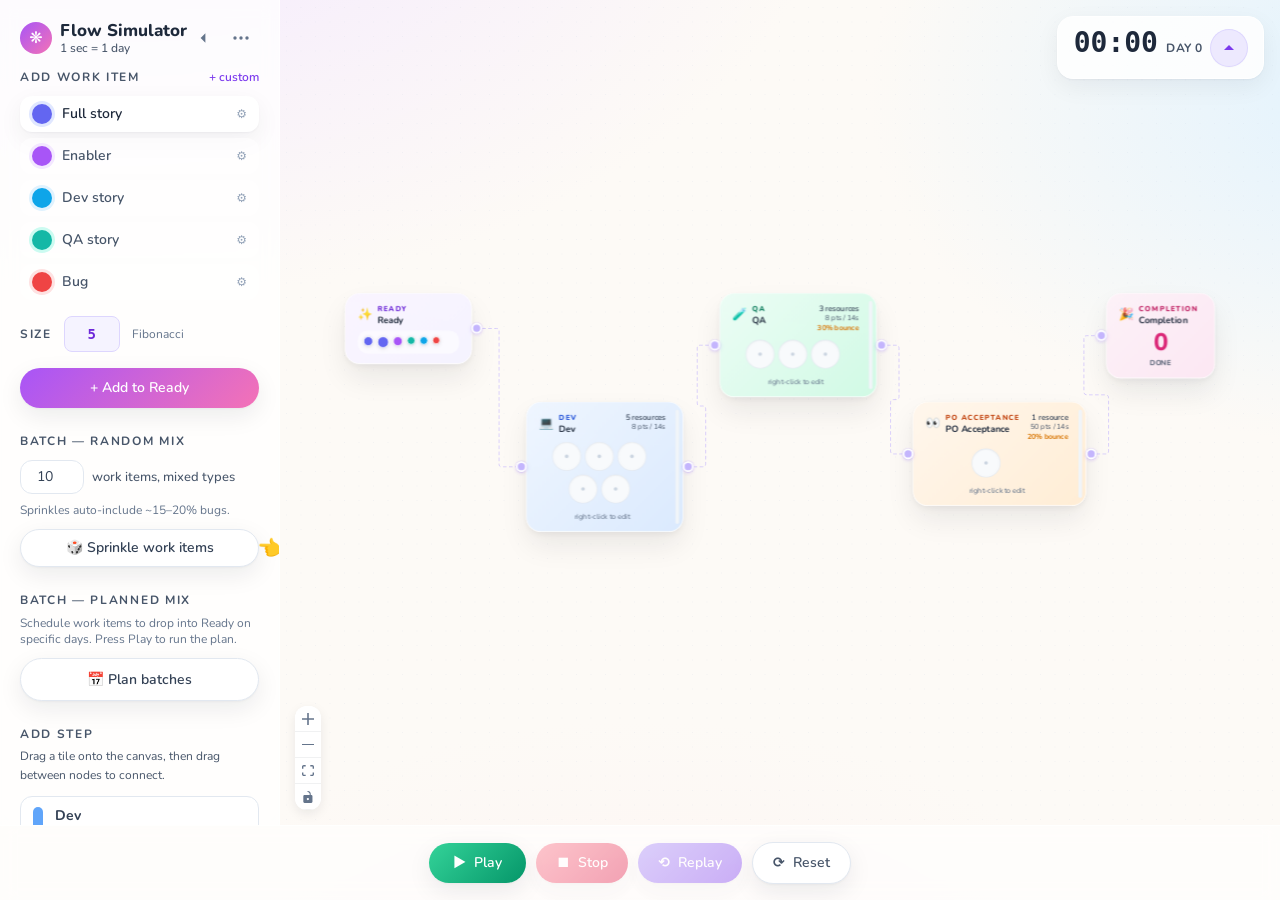
==== commit f21c31a7: "Flow Simulator: start sidebar at top, collapse timer by default - Remove onboarding auto-scroll that" ====
--- a/flowsimulator/index.html
+++ b/flowsimulator/index.html
@@ -2,14 +2,14 @@
 <html lang="en">
   <head>
     <meta charset="UTF-8" />
-    <link rel="icon" type="image/svg+xml" href="data:image/svg+xml,%3Csvg xmlns='http://www.w3.org/2000/svg' viewBox='0 0 24 24'%3E%3Ctext x='2' y='20' font-size='20'%3E%F0%9F%8C%B8%3C/text%3E%3C/svg%3E" />
+    <link rel="icon" type="image/svg+xml" href="data:image/svg+xml,%3Csvg xmlns='http://www.w3.org/2000/svg' viewBox='0 0 24 24'%3E%3Ccircle cx='5' cy='7' r='2.5' fill='%234f46e5'/%3E%3Ccircle cx='5' cy='17' r='2.5' fill='%234f46e5'/%3E%3Ccircle cx='19' cy='12' r='2.5' fill='%234f46e5'/%3E%3Cpath d='M7.2 7.8c3.5 0.5 7.5 2.2 10 4.2M7.2 16.2c3.5-0.5 7.5-2.2 10-4.2' stroke='%234f46e5' stroke-width='1.8' fill='none' stroke-linecap='round'/%3E%3C/svg%3E" />
     <meta name="viewport" content="width=device-width, initial-scale=1.0" />
     <title>Flow Simulator</title>
     <link rel="preconnect" href="https://fonts.googleapis.com">
     <link rel="preconnect" href="https://fonts.gstatic.com" crossorigin>
     <link href="https://fonts.googleapis.com/css2?family=Nunito:wght@400;500;600;700;800&family=Inter:wght@400;500;600;700&display=swap" rel="stylesheet">
-    <script type="module" crossorigin src="/flowsimulator/assets/index-DimpKdTT.js"></script>
-    <link rel="stylesheet" crossorigin href="/flowsimulator/assets/index-7VoFMZvV.css">
+    <script type="module" crossorigin src="/flowsimulator/assets/index-CW9dY0rB.js"></script>
+    <link rel="stylesheet" crossorigin href="/flowsimulator/assets/index-CFaQIofb.css">
   </head>
   <body>
     <div id="root"></div>
--- a/flowsimulator/assets/index-CFaQIofb.css
+++ b/flowsimulator/assets/index-CFaQIofb.css
@@ -0,0 +1 @@
+*,:before,:after,::backdrop{--tw-border-spacing-x:0;--tw-border-spacing-y:0;--tw-translate-x:0;--tw-translate-y:0;--tw-rotate:0;--tw-skew-x:0;--tw-skew-y:0;--tw-scale-x:1;--tw-scale-y:1;--tw-pan-x: ;--tw-pan-y: ;--tw-pinch-zoom: ;--tw-scroll-snap-strictness:proximity;--tw-gradient-from-position: ;--tw-gradient-via-position: ;--tw-gradient-to-position: ;--tw-ordinal: ;--tw-slashed-zero: ;--tw-numeric-figure: ;--tw-numeric-spacing: ;--tw-numeric-fraction: ;--tw-ring-inset: ;--tw-ring-offset-width:0px;--tw-ring-offset-color:#fff;--tw-ring-color:#3b82f680;--tw-ring-offset-shadow:0 0 #0000;--tw-ring-shadow:0 0 #0000;--tw-shadow:0 0 #0000;--tw-shadow-colored:0 0 #0000;--tw-blur: ;--tw-brightness: ;--tw-contrast: ;--tw-grayscale: ;--tw-hue-rotate: ;--tw-invert: ;--tw-saturate: ;--tw-sepia: ;--tw-drop-shadow: ;--tw-backdrop-blur: ;--tw-backdrop-brightness: ;--tw-backdrop-contrast: ;--tw-backdrop-grayscale: ;--tw-backdrop-hue-rotate: ;--tw-backdrop-invert: ;--tw-backdrop-opacity: ;--tw-backdrop-saturate: ;--tw-backdrop-sepia: ;--tw-contain-size: ;--tw-contain-layout: ;--tw-contain-paint: ;--tw-contain-style: }*,:before,:after{box-sizing:border-box;border:0 solid #e5e7eb}:before,:after{--tw-content:""}html,:host{-webkit-text-size-adjust:100%;tab-size:4;font-feature-settings:normal;font-variation-settings:normal;-webkit-tap-highlight-color:transparent;font-family:Nunito,Inter,system-ui,sans-serif;line-height:1.5}body{line-height:inherit;margin:0}hr{height:0;color:inherit;border-top-width:1px}abbr:where([title]){-webkit-text-decoration:underline dotted;text-decoration:underline dotted}h1,h2,h3,h4,h5,h6{font-size:inherit;font-weight:inherit}a{color:inherit;-webkit-text-decoration:inherit;text-decoration:inherit}b,strong{font-weight:bolder}code,kbd,samp,pre{font-feature-settings:normal;font-variation-settings:normal;font-family:ui-monospace,SFMono-Regular,monospace;font-size:1em}small{font-size:80%}sub,sup{vertical-align:baseline;font-size:75%;line-height:0;position:relative}sub{bottom:-.25em}sup{top:-.5em}table{text-indent:0;border-color:inherit;border-collapse:collapse}button,input,optgroup,select,textarea{font-feature-settings:inherit;font-variation-settings:inherit;font-family:inherit;font-size:100%;font-weight:inherit;line-height:inherit;letter-spacing:inherit;color:inherit;margin:0;padding:0}button,select{text-transform:none}button,input:where([type=button]),input:where([type=reset]),input:where([type=submit]){-webkit-appearance:button;background-color:#0000;background-image:none}:-moz-focusring{outline:auto}:-moz-ui-invalid{box-shadow:none}progress{vertical-align:baseline}::-webkit-inner-spin-button{height:auto}::-webkit-outer-spin-button{height:auto}[type=search]{-webkit-appearance:textfield;outline-offset:-2px}::-webkit-search-decoration{-webkit-appearance:none}::-webkit-file-upload-button{-webkit-appearance:button;font:inherit}summary{display:list-item}blockquote,dl,dd,h1,h2,h3,h4,h5,h6,hr,figure,p,pre{margin:0}fieldset{margin:0;padding:0}legend{padding:0}ol,ul,menu{margin:0;padding:0;list-style:none}dialog{padding:0}textarea{resize:vertical}input::-moz-placeholder{opacity:1;color:#9ca3af}textarea::-moz-placeholder{opacity:1;color:#9ca3af}input::placeholder,textarea::placeholder{opacity:1;color:#9ca3af}button,[role=button]{cursor:pointer}:disabled{cursor:default}img,svg,video,canvas,audio,iframe,embed,object{vertical-align:middle;display:block}img,video{max-width:100%;height:auto}[hidden]:where(:not([hidden=until-found])){display:none}.pointer-events-none{pointer-events:none}.visible{visibility:visible}.fixed{position:fixed}.absolute{position:absolute}.relative{position:relative}.inset-0{inset:0}.-left-14{left:-3.5rem}.-right-1\.5{right:-.375rem}.-right-14{right:-3.5rem}.-right-6{right:-1.5rem}.-top-1\.5{top:-.375rem}.-top-7{top:-1.75rem}.bottom-3{bottom:.75rem}.bottom-\[76px\]{bottom:76px}.left-1\/2{left:50%}.left-4{left:1rem}.left-5{left:1.25rem}.left-full{left:100%}.right-1\.5{right:.375rem}.right-4{right:1rem}.right-5{right:1.25rem}.top-0{top:0}.top-1\/2{top:50%}.top-3{top:.75rem}.top-4{top:1rem}.top-\[60px\]{top:60px}.z-10{z-index:10}.z-20{z-index:20}.z-30{z-index:30}.z-40{z-index:40}.z-50{z-index:50}.my-1{margin-top:.25rem;margin-bottom:.25rem}.-mt-2{margin-top:-.5rem}.mb-1{margin-bottom:.25rem}.mb-1\.5{margin-bottom:.375rem}.mb-2{margin-bottom:.5rem}.mb-2\.5{margin-bottom:.625rem}.mb-3{margin-bottom:.75rem}.mb-4{margin-bottom:1rem}.mb-5{margin-bottom:1.25rem}.ml-1{margin-left:.25rem}.ml-2{margin-left:.5rem}.ml-5{margin-left:1.25rem}.mt-0\.5{margin-top:.125rem}.mt-1{margin-top:.25rem}.mt-1\.5{margin-top:.375rem}.mt-2{margin-top:.5rem}.mt-3{margin-top:.75rem}.mt-4{margin-top:1rem}.mt-5{margin-top:1.25rem}.mt-6{margin-top:1.5rem}.block{display:block}.inline-block{display:inline-block}.flex{display:flex}.inline-flex{display:inline-flex}.grid{display:grid}.hidden{display:none}.h-1\.5{height:.375rem}.h-12{height:3rem}.h-2{height:.5rem}.h-2\.5{height:.625rem}.h-3{height:.75rem}.h-4{height:1rem}.h-5{height:1.25rem}.h-6{height:1.5rem}.h-7{height:1.75rem}.h-8{height:2rem}.h-9{height:2.25rem}.h-full{height:100%}.h-px{height:1px}.max-h-\[80vh\]{max-height:80vh}.max-h-\[85vh\]{max-height:85vh}.max-h-\[calc\(100\%-2rem\)\]{max-height:calc(100% - 2rem)}.min-h-0{min-height:0}.min-h-\[30px\]{min-height:30px}.w-1\.5{width:.375rem}.w-10{width:2.5rem}.w-11{width:2.75rem}.w-12{width:3rem}.w-14{width:3.5rem}.w-16{width:4rem}.w-2{width:.5rem}.w-2\.5{width:.625rem}.w-3{width:.75rem}.w-32{width:8rem}.w-4{width:1rem}.w-5{width:1.25rem}.w-6{width:1.5rem}.w-7{width:1.75rem}.w-8{width:2rem}.w-9{width:2.25rem}.w-\[260px\]{width:260px}.w-\[280px\]{width:280px}.w-\[320px\]{width:320px}.w-\[340px\]{width:340px}.w-\[480px\]{width:480px}.w-full{width:100%}.min-w-0{min-width:0}.min-w-\[120px\]{min-width:120px}.min-w-\[180px\]{min-width:180px}.min-w-\[210px\]{min-width:210px}.min-w-\[220px\]{min-width:220px}.min-w-\[260px\]{min-width:260px}.max-w-2xl{max-width:42rem}.max-w-3xl{max-width:48rem}.max-w-\[200px\]{max-width:200px}.max-w-\[210px\]{max-width:210px}.max-w-\[calc\(100vw-120px\)\]{max-width:calc(100vw - 120px)}.flex-1{flex:1}.shrink-0{flex-shrink:0}.-translate-x-1\/2{--tw-translate-x:-50%;transform:translate(var(--tw-translate-x), var(--tw-translate-y)) rotate(var(--tw-rotate)) skewX(var(--tw-skew-x)) skewY(var(--tw-skew-y)) scaleX(var(--tw-scale-x)) scaleY(var(--tw-scale-y))}.-translate-y-1\/2{--tw-translate-y:-50%;transform:translate(var(--tw-translate-x), var(--tw-translate-y)) rotate(var(--tw-rotate)) skewX(var(--tw-skew-x)) skewY(var(--tw-skew-y)) scaleX(var(--tw-scale-x)) scaleY(var(--tw-scale-y))}.rotate-180{--tw-rotate:180deg;transform:translate(var(--tw-translate-x), var(--tw-translate-y)) rotate(var(--tw-rotate)) skewX(var(--tw-skew-x)) skewY(var(--tw-skew-y)) scaleX(var(--tw-scale-x)) scaleY(var(--tw-scale-y))}.transform{transform:translate(var(--tw-translate-x), var(--tw-translate-y)) rotate(var(--tw-rotate)) skewX(var(--tw-skew-x)) skewY(var(--tw-skew-y)) scaleX(var(--tw-scale-x)) scaleY(var(--tw-scale-y))}@keyframes float-in{0%{opacity:0;transform:scale(.9)}to{opacity:1;transform:scale(1)}}@keyframes pulse-soft{0%,to{opacity:1;transform:scale(1)}50%{opacity:.55;transform:scale(1.15)}}.cursor-grab{cursor:grab}.cursor-pointer{cursor:pointer}.select-none{-webkit-user-select:none;user-select:none}.resize-none{resize:none}.resize{resize:both}.list-disc{list-style-type:disc}.grid-cols-1{grid-template-columns:repeat(1,minmax(0,1fr))}.grid-cols-\[64px_64px_1fr_90px_32px\]{grid-template-columns:64px 64px 1fr 90px 32px}.flex-row-reverse{flex-direction:row-reverse}.flex-col{flex-direction:column}.flex-wrap{flex-wrap:wrap}.place-items-center{place-items:center}.items-start{align-items:flex-start}.items-end{align-items:flex-end}.items-center{align-items:center}.items-baseline{align-items:baseline}.justify-end{justify-content:flex-end}.justify-center{justify-content:center}.justify-between{justify-content:space-between}.gap-1{gap:.25rem}.gap-1\.5{gap:.375rem}.gap-2{gap:.5rem}.gap-2\.5{gap:.625rem}.gap-3{gap:.75rem}.gap-x-3{-moz-column-gap:.75rem;column-gap:.75rem}.gap-y-1{row-gap:.25rem}.space-y-1\.5>:not([hidden])~:not([hidden]){--tw-space-y-reverse:0;margin-top:calc(.375rem * calc(1 - var(--tw-space-y-reverse)));margin-bottom:calc(.375rem * var(--tw-space-y-reverse))}.space-y-2>:not([hidden])~:not([hidden]){--tw-space-y-reverse:0;margin-top:calc(.5rem * calc(1 - var(--tw-space-y-reverse)));margin-bottom:calc(.5rem * var(--tw-space-y-reverse))}.space-y-3>:not([hidden])~:not([hidden]){--tw-space-y-reverse:0;margin-top:calc(.75rem * calc(1 - var(--tw-space-y-reverse)));margin-bottom:calc(.75rem * var(--tw-space-y-reverse))}.space-y-4>:not([hidden])~:not([hidden]){--tw-space-y-reverse:0;margin-top:calc(1rem * calc(1 - var(--tw-space-y-reverse)));margin-bottom:calc(1rem * var(--tw-space-y-reverse))}.space-y-6>:not([hidden])~:not([hidden]){--tw-space-y-reverse:0;margin-top:calc(1.5rem * calc(1 - var(--tw-space-y-reverse)));margin-bottom:calc(1.5rem * var(--tw-space-y-reverse))}.self-center{align-self:center}.overflow-auto{overflow:auto}.overflow-hidden{overflow:hidden}.truncate{text-overflow:ellipsis;white-space:nowrap;overflow:hidden}.whitespace-nowrap{white-space:nowrap}.rounded{border-radius:.25rem}.rounded-2xl{border-radius:1rem}.rounded-3xl{border-radius:1.5rem}.rounded-full{border-radius:9999px}.rounded-lg{border-radius:.5rem}.rounded-sm{border-radius:.125rem}.rounded-xl{border-radius:.75rem}.border{border-width:1px}.border-b{border-bottom-width:1px}.border-r{border-right-width:1px}.border-t{border-top-width:1px}.border-dashed{border-style:dashed}.border-rose-200{--tw-border-opacity:1;border-color:rgb(254 205 211/var(--tw-border-opacity,1))}.border-rose-300{--tw-border-opacity:1;border-color:rgb(253 164 175/var(--tw-border-opacity,1))}.border-slate-100{--tw-border-opacity:1;border-color:rgb(241 245 249/var(--tw-border-opacity,1))}.border-slate-200{--tw-border-opacity:1;border-color:rgb(226 232 240/var(--tw-border-opacity,1))}.border-slate-200\/80{border-color:#e2e8f0cc}.border-slate-300{--tw-border-opacity:1;border-color:rgb(203 213 225/var(--tw-border-opacity,1))}.border-slate-300\/40{border-color:#cbd5e166}.border-slate-800{--tw-border-opacity:1;border-color:rgb(30 41 59/var(--tw-border-opacity,1))}.border-violet-100{--tw-border-opacity:1;border-color:rgb(237 233 254/var(--tw-border-opacity,1))}.border-violet-200{--tw-border-opacity:1;border-color:rgb(221 214 254/var(--tw-border-opacity,1))}.border-violet-300{--tw-border-opacity:1;border-color:rgb(196 181 253/var(--tw-border-opacity,1))}.border-white\/60{border-color:#fff9}.border-white\/70{border-color:#ffffffb3}.border-white\/80{border-color:#fffc}.\!bg-white{--tw-bg-opacity:1!important;background-color:rgb(255 255 255/var(--tw-bg-opacity,1))!important}.bg-emerald-100{--tw-bg-opacity:1;background-color:rgb(209 250 229/var(--tw-bg-opacity,1))}.bg-emerald-500{--tw-bg-opacity:1;background-color:rgb(16 185 129/var(--tw-bg-opacity,1))}.bg-orange-100{--tw-bg-opacity:1;background-color:rgb(255 237 213/var(--tw-bg-opacity,1))}.bg-rose-100{--tw-bg-opacity:1;background-color:rgb(255 228 230/var(--tw-bg-opacity,1))}.bg-rose-400{--tw-bg-opacity:1;background-color:rgb(251 113 133/var(--tw-bg-opacity,1))}.bg-rose-50{--tw-bg-opacity:1;background-color:rgb(255 241 242/var(--tw-bg-opacity,1))}.bg-slate-100{--tw-bg-opacity:1;background-color:rgb(241 245 249/var(--tw-bg-opacity,1))}.bg-slate-200{--tw-bg-opacity:1;background-color:rgb(226 232 240/var(--tw-bg-opacity,1))}.bg-slate-300{--tw-bg-opacity:1;background-color:rgb(203 213 225/var(--tw-bg-opacity,1))}.bg-slate-50{--tw-bg-opacity:1;background-color:rgb(248 250 252/var(--tw-bg-opacity,1))}.bg-violet-100{--tw-bg-opacity:1;background-color:rgb(237 233 254/var(--tw-bg-opacity,1))}.bg-violet-50{--tw-bg-opacity:1;background-color:rgb(245 243 255/var(--tw-bg-opacity,1))}.bg-violet-50\/60{background-color:#f5f3ff99}.bg-violet-500{--tw-bg-opacity:1;background-color:rgb(139 92 246/var(--tw-bg-opacity,1))}.bg-white{--tw-bg-opacity:1;background-color:rgb(255 255 255/var(--tw-bg-opacity,1))}.bg-white\/40{background-color:#fff6}.bg-white\/50{background-color:#ffffff80}.bg-white\/60{background-color:#fff9}.bg-white\/70{background-color:#ffffffb3}.bg-white\/75{background-color:#ffffffbf}.bg-white\/80{background-color:#fffc}.p-1\.5{padding:.375rem}.p-2{padding:.5rem}.p-3{padding:.75rem}.p-3\.5{padding:.875rem}.p-4{padding:1rem}.p-5{padding:1.25rem}.p-6{padding:1.5rem}.p-7{padding:1.75rem}.px-1{padding-left:.25rem;padding-right:.25rem}.px-2{padding-left:.5rem;padding-right:.5rem}.px-2\.5{padding-left:.625rem;padding-right:.625rem}.px-3{padding-left:.75rem;padding-right:.75rem}.px-4{padding-left:1rem;padding-right:1rem}.px-5{padding-left:1.25rem;padding-right:1.25rem}.px-6{padding-left:1.5rem;padding-right:1.5rem}.py-0\.5{padding-top:.125rem;padding-bottom:.125rem}.py-1{padding-top:.25rem;padding-bottom:.25rem}.py-1\.5{padding-top:.375rem;padding-bottom:.375rem}.py-2{padding-top:.5rem;padding-bottom:.5rem}.py-2\.5{padding-top:.625rem;padding-bottom:.625rem}.py-3{padding-top:.75rem;padding-bottom:.75rem}.py-4{padding-top:1rem;padding-bottom:1rem}.pb-3{padding-bottom:.75rem}.pb-6{padding-bottom:1.5rem}.pr-7{padding-right:1.75rem}.pt-1{padding-top:.25rem}.pt-2{padding-top:.5rem}.pt-3{padding-top:.75rem}.pt-5{padding-top:1.25rem}.text-left{text-align:left}.text-center{text-align:center}.text-right{text-align:right}.font-display{font-family:Nunito,Inter,system-ui,sans-serif}.font-mono{font-family:ui-monospace,SFMono-Regular,monospace}.text-2xl{font-size:1.5rem;line-height:2rem}.text-\[10px\]{font-size:10px}.text-\[11\.5px\]{font-size:11.5px}.text-\[11px\]{font-size:11px}.text-\[12\.5px\]{font-size:12.5px}.text-\[12px\]{font-size:12px}.text-\[13\.5px\]{font-size:13.5px}.text-\[13px\]{font-size:13px}.text-\[14px\]{font-size:14px}.text-\[15px\]{font-size:15px}.text-\[16px\]{font-size:16px}.text-\[17px\]{font-size:17px}.text-\[28px\]{font-size:28px}.text-\[40px\]{font-size:40px}.text-base{font-size:1rem;line-height:1.5rem}.text-lg{font-size:1.125rem;line-height:1.75rem}.text-sm{font-size:.875rem;line-height:1.25rem}.text-xl{font-size:1.25rem;line-height:1.75rem}.text-xs{font-size:.75rem;line-height:1rem}.font-bold{font-weight:700}.font-extrabold{font-weight:800}.font-medium{font-weight:500}.font-semibold{font-weight:600}.uppercase{text-transform:uppercase}.italic{font-style:italic}.tabular-nums{--tw-numeric-spacing:tabular-nums;font-variant-numeric:var(--tw-ordinal) var(--tw-slashed-zero) var(--tw-numeric-figure) var(--tw-numeric-spacing) var(--tw-numeric-fraction)}.leading-none{line-height:1}.leading-relaxed{line-height:1.625}.leading-snug{line-height:1.375}.leading-tight{line-height:1.25}.tracking-\[0\.12em\]{letter-spacing:.12em}.tracking-\[0\.14em\]{letter-spacing:.14em}.tracking-wide{letter-spacing:.025em}.tracking-wider{letter-spacing:.05em}.text-amber-600{--tw-text-opacity:1;color:rgb(217 119 6/var(--tw-text-opacity,1))}.text-amber-700{--tw-text-opacity:1;color:rgb(180 83 9/var(--tw-text-opacity,1))}.text-blue-700{--tw-text-opacity:1;color:rgb(29 78 216/var(--tw-text-opacity,1))}.text-emerald-600{--tw-text-opacity:1;color:rgb(5 150 105/var(--tw-text-opacity,1))}.text-emerald-700{--tw-text-opacity:1;color:rgb(4 120 87/var(--tw-text-opacity,1))}.text-orange-700{--tw-text-opacity:1;color:rgb(194 65 12/var(--tw-text-opacity,1))}.text-pink-600{--tw-text-opacity:1;color:rgb(219 39 119/var(--tw-text-opacity,1))}.text-pink-700{--tw-text-opacity:1;color:rgb(190 24 93/var(--tw-text-opacity,1))}.text-rose-600{--tw-text-opacity:1;color:rgb(225 29 72/var(--tw-text-opacity,1))}.text-slate-300{--tw-text-opacity:1;color:rgb(203 213 225/var(--tw-text-opacity,1))}.text-slate-400{--tw-text-opacity:1;color:rgb(148 163 184/var(--tw-text-opacity,1))}.text-slate-500{--tw-text-opacity:1;color:rgb(100 116 139/var(--tw-text-opacity,1))}.text-slate-600{--tw-text-opacity:1;color:rgb(71 85 105/var(--tw-text-opacity,1))}.text-slate-700{--tw-text-opacity:1;color:rgb(51 65 85/var(--tw-text-opacity,1))}.text-slate-800{--tw-text-opacity:1;color:rgb(30 41 59/var(--tw-text-opacity,1))}.text-violet-600{--tw-text-opacity:1;color:rgb(124 58 237/var(--tw-text-opacity,1))}.text-violet-700{--tw-text-opacity:1;color:rgb(109 40 217/var(--tw-text-opacity,1))}.text-white{--tw-text-opacity:1;color:rgb(255 255 255/var(--tw-text-opacity,1))}.accent-amber-400{accent-color:#fbbf24}.accent-violet-500{accent-color:#8b5cf6}.opacity-70{opacity:.7}.shadow-2xl{--tw-shadow:0 25px 50px -12px #00000040;--tw-shadow-colored:0 25px 50px -12px var(--tw-shadow-color);box-shadow:var(--tw-ring-offset-shadow,0 0 #0000), var(--tw-ring-shadow,0 0 #0000), var(--tw-shadow)}.shadow-inset-soft{--tw-shadow:inset 0 1px 2px #0f172a0f;--tw-shadow-colored:inset 0 1px 2px var(--tw-shadow-color);box-shadow:var(--tw-ring-offset-shadow,0 0 #0000), var(--tw-ring-shadow,0 0 #0000), var(--tw-shadow)}.shadow-lg{--tw-shadow:0 10px 15px -3px #0000001a, 0 4px 6px -4px #0000001a;--tw-shadow-colored:0 10px 15px -3px var(--tw-shadow-color), 0 4px 6px -4px var(--tw-shadow-color);box-shadow:var(--tw-ring-offset-shadow,0 0 #0000), var(--tw-ring-shadow,0 0 #0000), var(--tw-shadow)}.shadow-sm{--tw-shadow:0 1px 2px 0 #0000000d;--tw-shadow-colored:0 1px 2px 0 var(--tw-shadow-color);box-shadow:var(--tw-ring-offset-shadow,0 0 #0000), var(--tw-ring-shadow,0 0 #0000), var(--tw-shadow)}.shadow-soft{--tw-shadow:0 1px 2px #0f172a0a, 0 8px 24px #0f172a0f;--tw-shadow-colored:0 1px 2px var(--tw-shadow-color), 0 8px 24px var(--tw-shadow-color);box-shadow:var(--tw-ring-offset-shadow,0 0 #0000), var(--tw-ring-shadow,0 0 #0000), var(--tw-shadow)}.shadow-soft-lg{--tw-shadow:0 4px 12px #0f172a0f, 0 24px 48px #0f172a14;--tw-shadow-colored:0 4px 12px var(--tw-shadow-color), 0 24px 48px var(--tw-shadow-color);box-shadow:var(--tw-ring-offset-shadow,0 0 #0000), var(--tw-ring-shadow,0 0 #0000), var(--tw-shadow)}.outline-none{outline-offset:2px;outline:2px solid #0000}.outline{outline-style:solid}.ring-1{--tw-ring-offset-shadow:var(--tw-ring-inset) 0 0 0 var(--tw-ring-offset-width) var(--tw-ring-offset-color);--tw-ring-shadow:var(--tw-ring-inset) 0 0 0 calc(1px + var(--tw-ring-offset-width)) var(--tw-ring-color);box-shadow:var(--tw-ring-offset-shadow), var(--tw-ring-shadow), var(--tw-shadow,0 0 #0000)}.ring-2{--tw-ring-offset-shadow:var(--tw-ring-inset) 0 0 0 var(--tw-ring-offset-width) var(--tw-ring-offset-color);--tw-ring-shadow:var(--tw-ring-inset) 0 0 0 calc(2px + var(--tw-ring-offset-width)) var(--tw-ring-color);box-shadow:var(--tw-ring-offset-shadow), var(--tw-ring-shadow), var(--tw-shadow,0 0 #0000)}.ring-4{--tw-ring-offset-shadow:var(--tw-ring-inset) 0 0 0 var(--tw-ring-offset-width) var(--tw-ring-offset-color);--tw-ring-shadow:var(--tw-ring-inset) 0 0 0 calc(4px + var(--tw-ring-offset-width)) var(--tw-ring-color);box-shadow:var(--tw-ring-offset-shadow), var(--tw-ring-shadow), var(--tw-shadow,0 0 #0000)}.ring-emerald-300\/70{--tw-ring-color:#6ee7b7b3}.ring-slate-200{--tw-ring-opacity:1;--tw-ring-color:rgb(226 232 240/var(--tw-ring-opacity,1))}.ring-slate-400{--tw-ring-opacity:1;--tw-ring-color:rgb(148 163 184/var(--tw-ring-opacity,1))}.ring-violet-200{--tw-ring-opacity:1;--tw-ring-color:rgb(221 214 254/var(--tw-ring-opacity,1))}.ring-violet-300{--tw-ring-opacity:1;--tw-ring-color:rgb(196 181 253/var(--tw-ring-opacity,1))}.ring-violet-300\/60{--tw-ring-color:#c4b5fd99}.ring-offset-2{--tw-ring-offset-width:2px}.blur{--tw-blur:blur(8px);filter:var(--tw-blur) var(--tw-brightness) var(--tw-contrast) var(--tw-grayscale) var(--tw-hue-rotate) var(--tw-invert) var(--tw-saturate) var(--tw-sepia) var(--tw-drop-shadow)}.drop-shadow{--tw-drop-shadow:drop-shadow(0 1px 2px #0000001a) drop-shadow(0 1px 1px #0000000f);filter:var(--tw-blur) var(--tw-brightness) var(--tw-contrast) var(--tw-grayscale) var(--tw-hue-rotate) var(--tw-invert) var(--tw-saturate) var(--tw-sepia) var(--tw-drop-shadow)}.filter{filter:var(--tw-blur) var(--tw-brightness) var(--tw-contrast) var(--tw-grayscale) var(--tw-hue-rotate) var(--tw-invert) var(--tw-saturate) var(--tw-sepia) var(--tw-drop-shadow)}.backdrop-blur{--tw-backdrop-blur:blur(8px);-webkit-backdrop-filter:var(--tw-backdrop-blur) var(--tw-backdrop-brightness) var(--tw-backdrop-contrast) var(--tw-backdrop-grayscale) var(--tw-backdrop-hue-rotate) var(--tw-backdrop-invert) var(--tw-backdrop-opacity) var(--tw-backdrop-saturate) var(--tw-backdrop-sepia);backdrop-filter:var(--tw-backdrop-blur) var(--tw-backdrop-brightness) var(--tw-backdrop-contrast) var(--tw-backdrop-grayscale) var(--tw-backdrop-hue-rotate) var(--tw-backdrop-invert) var(--tw-backdrop-opacity) var(--tw-backdrop-saturate) var(--tw-backdrop-sepia)}.backdrop-blur-md{--tw-backdrop-blur:blur(12px);-webkit-backdrop-filter:var(--tw-backdrop-blur) var(--tw-backdrop-brightness) var(--tw-backdrop-contrast) var(--tw-backdrop-grayscale) var(--tw-backdrop-hue-rotate) var(--tw-backdrop-invert) var(--tw-backdrop-opacity) var(--tw-backdrop-saturate) var(--tw-backdrop-sepia);backdrop-filter:var(--tw-backdrop-blur) var(--tw-backdrop-brightness) var(--tw-backdrop-contrast) var(--tw-backdrop-grayscale) var(--tw-backdrop-hue-rotate) var(--tw-backdrop-invert) var(--tw-backdrop-opacity) var(--tw-backdrop-saturate) var(--tw-backdrop-sepia)}.transition{transition-property:color,background-color,border-color,text-decoration-color,fill,stroke,opacity,box-shadow,transform,filter,-webkit-backdrop-filter,backdrop-filter;transition-duration:.15s;transition-timing-function:cubic-bezier(.4,0,.2,1)}.transition-all{transition-property:all;transition-duration:.15s;transition-timing-function:cubic-bezier(.4,0,.2,1)}.transition-transform{transition-property:transform;transition-duration:.15s;transition-timing-function:cubic-bezier(.4,0,.2,1)}.duration-300{transition-duration:.3s}html,body,#root{color:#3f3a52;-webkit-font-smoothing:antialiased;height:100%;margin:0;padding:0;font-family:Nunito,Inter,ui-sans-serif,system-ui,-apple-system,sans-serif;overflow:hidden}body{background:radial-gradient(1200px 800px at 10% -20%,#f3e8ff 0%,#0000 60%),radial-gradient(900px 600px at 110% 10%,#e0f2fe 0%,#0000 60%),radial-gradient(900px 600px at 50% 120%,#fef3f2 0%,#0000 60%),#fdfaf6}.react-flow__node{background:0 0;border:none;width:auto;padding:0}.react-flow__handle{background:#c4b5fd!important;border:3px solid #fff!important;width:18px!important;min-width:18px!important;height:18px!important;min-height:18px!important;transition:transform .12s,background .12s,box-shadow .12s!important;box-shadow:0 2px 6px #8b5cf640,0 0 0 1px #8b5cf626!important}.react-flow__handle:hover{background:#8b5cf6!important;transform:scale(1.25)!important;box-shadow:0 4px 12px #8b5cf673,0 0 0 6px #8b5cf626!important}.react-flow__handle.react-flow__handle-left{left:-9px!important}.react-flow__handle.react-flow__handle-right{right:-9px!important}.react-flow__edge-path{stroke:#cbd5e1;stroke-width:2px}.react-flow__edge.selected .react-flow__edge-path,.react-flow__edge.animated .react-flow__edge-path{stroke:#c4b5fd}.react-flow__edge.animated .react-flow__edge-path{stroke-dasharray:6 4}.react-flow__controls{overflow:hidden;border-radius:12px!important;box-shadow:0 4px 12px #0f172a14!important}.react-flow__controls button{color:#64748b!important;background:#fff!important;border-bottom:1px solid #0f172a0f!important}.react-flow__controls button:hover{color:#a855f7!important;background:#f8fafc!important}.react-flow__background{background-color:#0000}.soft-scroll::-webkit-scrollbar{width:6px}.soft-scroll::-webkit-scrollbar-thumb{background:#0f172a1f;border-radius:4px}.soft-scroll::-webkit-scrollbar-track{background:0 0}.btn-soft{border-radius:9999px;justify-content:center;align-items:center;gap:.5rem;font-weight:600;transition:all .15s;display:inline-flex;box-shadow:0 1px 2px #0f172a0a,0 8px 24px #0f172a14}.btn-soft:hover{transform:translateY(-1px);box-shadow:0 4px 12px #0f172a14,0 24px 48px #0f172a1a}.soft-card{-webkit-backdrop-filter:blur(12px);background:#ffffffd9;border:1px solid #fff;border-radius:1rem;box-shadow:0 1px 2px #0f172a0a,0 8px 24px #0f172a0f}.shadow-soft{box-shadow:0 1px 2px #0f172a0a,0 8px 24px #0f172a0f}.shadow-soft-lg{box-shadow:0 4px 12px #0f172a0f,0 24px 48px #0f172a14}.shadow-inset-soft{box-shadow:inset 0 1px 2px #0f172a0f}.animate-pulse-soft{animation:1.4s ease-in-out infinite pulse-soft}.animate-float-in{animation:.2s ease-out float-in}.speed-slider{appearance:none;cursor:pointer;background:linear-gradient(90deg,#fed7aa 0%,#e0e7ff 100%);border-radius:999px;outline:none;height:6px}.speed-slider::-webkit-slider-thumb{appearance:none;cursor:grab;background:#fff;border:2px solid #a855f7;border-radius:999px;width:16px;height:16px;transition:transform .12s;box-shadow:0 2px 6px #a855f759}.speed-slider::-webkit-slider-thumb:hover{transform:scale(1.15)}.speed-slider:active::-webkit-slider-thumb{cursor:grabbing;transform:scale(1.2)}.speed-slider::-moz-range-thumb{cursor:grab;background:#fff;border:2px solid #a855f7;border-radius:999px;width:16px;height:16px;box-shadow:0 2px 6px #a855f759}.hover\:border-rose-300:hover{--tw-border-opacity:1;border-color:rgb(253 164 175/var(--tw-border-opacity,1))}.hover\:border-violet-200:hover{--tw-border-opacity:1;border-color:rgb(221 214 254/var(--tw-border-opacity,1))}.hover\:border-violet-300:hover{--tw-border-opacity:1;border-color:rgb(196 181 253/var(--tw-border-opacity,1))}.hover\:border-violet-400:hover{--tw-border-opacity:1;border-color:rgb(167 139 250/var(--tw-border-opacity,1))}.hover\:bg-rose-50:hover{--tw-bg-opacity:1;background-color:rgb(255 241 242/var(--tw-bg-opacity,1))}.hover\:bg-slate-100:hover{--tw-bg-opacity:1;background-color:rgb(241 245 249/var(--tw-bg-opacity,1))}.hover\:bg-slate-200\/60:hover{background-color:#e2e8f099}.hover\:bg-slate-50:hover{--tw-bg-opacity:1;background-color:rgb(248 250 252/var(--tw-bg-opacity,1))}.hover\:bg-violet-100:hover{--tw-bg-opacity:1;background-color:rgb(237 233 254/var(--tw-bg-opacity,1))}.hover\:bg-violet-200:hover{--tw-bg-opacity:1;background-color:rgb(221 214 254/var(--tw-bg-opacity,1))}.hover\:bg-violet-50:hover{--tw-bg-opacity:1;background-color:rgb(245 243 255/var(--tw-bg-opacity,1))}.hover\:bg-white:hover{--tw-bg-opacity:1;background-color:rgb(255 255 255/var(--tw-bg-opacity,1))}.hover\:bg-white\/40:hover{background-color:#fff6}.hover\:bg-white\/95:hover{background-color:#fffffff2}.hover\:text-rose-600:hover{--tw-text-opacity:1;color:rgb(225 29 72/var(--tw-text-opacity,1))}.hover\:text-rose-700:hover{--tw-text-opacity:1;color:rgb(190 18 60/var(--tw-text-opacity,1))}.hover\:text-slate-700:hover{--tw-text-opacity:1;color:rgb(51 65 85/var(--tw-text-opacity,1))}.hover\:text-slate-800:hover{--tw-text-opacity:1;color:rgb(30 41 59/var(--tw-text-opacity,1))}.hover\:text-violet-600:hover{--tw-text-opacity:1;color:rgb(124 58 237/var(--tw-text-opacity,1))}.hover\:text-violet-700:hover{--tw-text-opacity:1;color:rgb(109 40 217/var(--tw-text-opacity,1))}.hover\:text-violet-800:hover{--tw-text-opacity:1;color:rgb(91 33 182/var(--tw-text-opacity,1))}.focus\:border-violet-300:focus{--tw-border-opacity:1;border-color:rgb(196 181 253/var(--tw-border-opacity,1))}.focus\:outline-none:focus{outline-offset:2px;outline:2px solid #0000}.focus\:ring-2:focus{--tw-ring-offset-shadow:var(--tw-ring-inset) 0 0 0 var(--tw-ring-offset-width) var(--tw-ring-offset-color);--tw-ring-shadow:var(--tw-ring-inset) 0 0 0 calc(2px + var(--tw-ring-offset-width)) var(--tw-ring-color);box-shadow:var(--tw-ring-offset-shadow), var(--tw-ring-shadow), var(--tw-shadow,0 0 #0000)}.focus\:ring-violet-200:focus{--tw-ring-opacity:1;--tw-ring-color:rgb(221 214 254/var(--tw-ring-opacity,1))}.active\:cursor-grabbing:active{cursor:grabbing}.disabled\:cursor-not-allowed:disabled{cursor:not-allowed}.disabled\:opacity-40:disabled{opacity:.4}.disabled\:opacity-50:disabled{opacity:.5}.react-flow{--xy-edge-stroke-default:#b1b1b7;--xy-edge-stroke-width-default:1;--xy-edge-stroke-selected-default:#555;--xy-connectionline-stroke-default:#b1b1b7;--xy-connectionline-stroke-width-default:1;--xy-attribution-background-color-default:#ffffff80;--xy-minimap-background-color-default:#fff;--xy-minimap-mask-background-color-default:#f0f0f099;--xy-minimap-mask-stroke-color-default:transparent;--xy-minimap-mask-stroke-width-default:1;--xy-minimap-node-background-color-default:#e2e2e2;--xy-minimap-node-stroke-color-default:transparent;--xy-minimap-node-stroke-width-default:2;--xy-background-color-default:transparent;--xy-background-pattern-dots-color-default:#91919a;--xy-background-pattern-lines-color-default:#eee;--xy-background-pattern-cross-color-default:#e2e2e2;background-color:var(--xy-background-color,var(--xy-background-color-default));--xy-node-color-default:inherit;--xy-node-border-default:1px solid #1a192b;--xy-node-background-color-default:#fff;--xy-node-group-background-color-default:#f0f0f040;--xy-node-boxshadow-hover-default:0 1px 4px 1px #00000014;--xy-node-boxshadow-selected-default:0 0 0 .5px #1a192b;--xy-node-border-radius-default:3px;--xy-handle-background-color-default:#1a192b;--xy-handle-border-color-default:#fff;--xy-selection-background-color-default:#0059dc14;--xy-selection-border-default:1px dotted #0059dccc;--xy-controls-button-background-color-default:#fefefe;--xy-controls-button-background-color-hover-default:#f4f4f4;--xy-controls-button-color-default:inherit;--xy-controls-button-color-hover-default:inherit;--xy-controls-button-border-color-default:#eee;--xy-controls-box-shadow-default:0 0 2px 1px #00000014;--xy-edge-label-background-color-default:#fff;--xy-edge-label-color-default:inherit;--xy-resize-background-color-default:#3367d9;direction:ltr}.react-flow.dark{--xy-edge-stroke-default:#3e3e3e;--xy-edge-stroke-width-default:1;--xy-edge-stroke-selected-default:#727272;--xy-connectionline-stroke-default:#b1b1b7;--xy-connectionline-stroke-width-default:1;--xy-attribution-background-color-default:#96969640;--xy-minimap-background-color-default:#141414;--xy-minimap-mask-background-color-default:#3c3c3c99;--xy-minimap-mask-stroke-color-default:transparent;--xy-minimap-mask-stroke-width-default:1;--xy-minimap-node-background-color-default:#2b2b2b;--xy-minimap-node-stroke-color-default:transparent;--xy-minimap-node-stroke-width-default:2;--xy-background-color-default:#141414;--xy-background-pattern-dots-color-default:#777;--xy-background-pattern-lines-color-default:#777;--xy-background-pattern-cross-color-default:#777;--xy-node-color-default:#f8f8f8;--xy-node-border-default:1px solid #3c3c3c;--xy-node-background-color-default:#1e1e1e;--xy-node-group-background-color-default:#f0f0f040;--xy-node-boxshadow-hover-default:0 1px 4px 1px #ffffff14;--xy-node-boxshadow-selected-default:0 0 0 .5px #999;--xy-handle-background-color-default:#bebebe;--xy-handle-border-color-default:#1e1e1e;--xy-selection-background-color-default:#c8c8dc14;--xy-selection-border-default:1px dotted #c8c8dccc;--xy-controls-button-background-color-default:#2b2b2b;--xy-controls-button-background-color-hover-default:#3e3e3e;--xy-controls-button-color-default:#f8f8f8;--xy-controls-button-color-hover-default:#fff;--xy-controls-button-border-color-default:#5b5b5b;--xy-controls-box-shadow-default:0 0 2px 1px #00000014;--xy-edge-label-background-color-default:#141414;--xy-edge-label-color-default:#f8f8f8}.react-flow__background{background-color:var(--xy-background-color-props,var(--xy-background-color,var(--xy-background-color-default)));pointer-events:none;z-index:-1}.react-flow__container{width:100%;height:100%;position:absolute;top:0;left:0}.react-flow__pane{z-index:1}.react-flow__pane.draggable{cursor:grab}.react-flow__pane.dragging{cursor:grabbing}.react-flow__pane.selection{cursor:pointer}.react-flow__viewport{transform-origin:0 0;z-index:2;pointer-events:none}.react-flow__renderer{z-index:4}.react-flow__selection{z-index:6}.react-flow__nodesselection-rect:focus,.react-flow__nodesselection-rect:focus-visible{outline:none}.react-flow__edge-path{stroke:var(--xy-edge-stroke,var(--xy-edge-stroke-default));stroke-width:var(--xy-edge-stroke-width,var(--xy-edge-stroke-width-default));fill:none}.react-flow__connection-path{stroke:var(--xy-connectionline-stroke,var(--xy-connectionline-stroke-default));stroke-width:var(--xy-connectionline-stroke-width,var(--xy-connectionline-stroke-width-default));fill:none}.react-flow .react-flow__edges{position:absolute}.react-flow .react-flow__edges svg{pointer-events:none;position:absolute;overflow:visible}.react-flow__edge{pointer-events:visibleStroke}.react-flow__edge.selectable{cursor:pointer}.react-flow__edge.animated path{stroke-dasharray:5;animation:.5s linear infinite dashdraw}.react-flow__edge.animated path.react-flow__edge-interaction{stroke-dasharray:none;animation:none}.react-flow__edge.inactive{pointer-events:none}.react-flow__edge.selected,.react-flow__edge:focus,.react-flow__edge:focus-visible{outline:none}.react-flow__edge.selected .react-flow__edge-path,.react-flow__edge.selectable:focus .react-flow__edge-path,.react-flow__edge.selectable:focus-visible .react-flow__edge-path{stroke:var(--xy-edge-stroke-selected,var(--xy-edge-stroke-selected-default))}.react-flow__edge-textwrapper{pointer-events:all}.react-flow__edge .react-flow__edge-text{pointer-events:none;-webkit-user-select:none;user-select:none}.react-flow__arrowhead polyline{stroke:var(--xy-edge-stroke,var(--xy-edge-stroke-default))}.react-flow__arrowhead polyline.arrowclosed{fill:var(--xy-edge-stroke,var(--xy-edge-stroke-default))}.react-flow__connection{pointer-events:none}.react-flow__connection .animated{stroke-dasharray:5;animation:.5s linear infinite dashdraw}svg.react-flow__connectionline{z-index:1001;position:absolute;overflow:visible}.react-flow__nodes{pointer-events:none;transform-origin:0 0}.react-flow__node{-webkit-user-select:none;user-select:none;pointer-events:all;transform-origin:0 0;box-sizing:border-box;cursor:default;position:absolute}.react-flow__node.selectable{cursor:pointer}.react-flow__node.draggable{cursor:grab;pointer-events:all}.react-flow__node.draggable.dragging{cursor:grabbing}.react-flow__nodesselection{z-index:3;transform-origin:0 0;pointer-events:none}.react-flow__nodesselection-rect{pointer-events:all;cursor:grab;position:absolute}.react-flow__handle{pointer-events:none;background-color:var(--xy-handle-background-color,var(--xy-handle-background-color-default));border:1px solid var(--xy-handle-border-color,var(--xy-handle-border-color-default));border-radius:100%;width:6px;min-width:5px;height:6px;min-height:5px;position:absolute}.react-flow__handle.connectingfrom{pointer-events:all}.react-flow__handle.connectionindicator{pointer-events:all;cursor:crosshair}.react-flow__handle-bottom{top:auto;bottom:0;left:50%;transform:translate(-50%,50%)}.react-flow__handle-top{top:0;left:50%;transform:translate(-50%,-50%)}.react-flow__handle-left{top:50%;left:0;transform:translate(-50%,-50%)}.react-flow__handle-right{top:50%;right:0;transform:translate(50%,-50%)}.react-flow__edgeupdater{cursor:move;pointer-events:all}.react-flow__pane.selection .react-flow__panel{pointer-events:none}.react-flow__panel{z-index:5;margin:15px;position:absolute}.react-flow__panel.top{top:0}.react-flow__panel.bottom{bottom:0}.react-flow__panel.top.center,.react-flow__panel.bottom.center{left:50%;transform:translate(-15px)translate(-50%)}.react-flow__panel.left{left:0}.react-flow__panel.right{right:0}.react-flow__panel.left.center,.react-flow__panel.right.center{top:50%;transform:translateY(-15px)translateY(-50%)}.react-flow__attribution{background:var(--xy-attribution-background-color,var(--xy-attribution-background-color-default));margin:0;padding:2px 3px;font-size:10px}.react-flow__attribution a{color:#999;text-decoration:none}@keyframes dashdraw{0%{stroke-dashoffset:10px}}.react-flow__edgelabel-renderer{pointer-events:none;-webkit-user-select:none;user-select:none;width:100%;height:100%;position:absolute;top:0;left:0}.react-flow__viewport-portal{-webkit-user-select:none;user-select:none;width:100%;height:100%;position:absolute;top:0;left:0}.react-flow__minimap{background:var(--xy-minimap-background-color-props,var(--xy-minimap-background-color,var(--xy-minimap-background-color-default)))}.react-flow__minimap-svg{display:block}.react-flow__minimap-mask{fill:var(--xy-minimap-mask-background-color-props,var(--xy-minimap-mask-background-color,var(--xy-minimap-mask-background-color-default)));stroke:var(--xy-minimap-mask-stroke-color-props,var(--xy-minimap-mask-stroke-color,var(--xy-minimap-mask-stroke-color-default)));stroke-width:var(--xy-minimap-mask-stroke-width-props,var(--xy-minimap-mask-stroke-width,var(--xy-minimap-mask-stroke-width-default)))}.react-flow__minimap-node{fill:var(--xy-minimap-node-background-color-props,var(--xy-minimap-node-background-color,var(--xy-minimap-node-background-color-default)));stroke:var(--xy-minimap-node-stroke-color-props,var(--xy-minimap-node-stroke-color,var(--xy-minimap-node-stroke-color-default)));stroke-width:var(--xy-minimap-node-stroke-width-props,var(--xy-minimap-node-stroke-width,var(--xy-minimap-node-stroke-width-default)))}.react-flow__background-pattern.dots{fill:var(--xy-background-pattern-color-props,var(--xy-background-pattern-color,var(--xy-background-pattern-dots-color-default)))}.react-flow__background-pattern.lines{stroke:var(--xy-background-pattern-color-props,var(--xy-background-pattern-color,var(--xy-background-pattern-lines-color-default)))}.react-flow__background-pattern.cross{stroke:var(--xy-background-pattern-color-props,var(--xy-background-pattern-color,var(--xy-background-pattern-cross-color-default)))}.react-flow__controls{box-shadow:var(--xy-controls-box-shadow,var(--xy-controls-box-shadow-default));flex-direction:column;display:flex}.react-flow__controls.horizontal{flex-direction:row}.react-flow__controls-button{background:var(--xy-controls-button-background-color,var(--xy-controls-button-background-color-default));border:none;border-bottom:1px solid var(--xy-controls-button-border-color-props,var(--xy-controls-button-border-color,var(--xy-controls-button-border-color-default)));width:26px;height:26px;color:var(--xy-controls-button-color-props,var(--xy-controls-button-color,var(--xy-controls-button-color-default)));cursor:pointer;-webkit-user-select:none;user-select:none;justify-content:center;align-items:center;padding:4px;display:flex}.react-flow__controls-button svg{fill:currentColor;width:100%;max-width:12px;max-height:12px}.react-flow__edge.updating .react-flow__edge-path{stroke:#777}.react-flow__edge-text{font-size:10px}.react-flow__node.selectable:focus,.react-flow__node.selectable:focus-visible{outline:none}.react-flow__node-input,.react-flow__node-default,.react-flow__node-output,.react-flow__node-group{border-radius:var(--xy-node-border-radius,var(--xy-node-border-radius-default));width:150px;color:var(--xy-node-color,var(--xy-node-color-default));text-align:center;border:var(--xy-node-border,var(--xy-node-border-default));background-color:var(--xy-node-background-color,var(--xy-node-background-color-default));padding:10px;font-size:12px}.react-flow__node-input.selectable:hover,.react-flow__node-default.selectable:hover,.react-flow__node-output.selectable:hover,.react-flow__node-group.selectable:hover{box-shadow:var(--xy-node-boxshadow-hover,var(--xy-node-boxshadow-hover-default))}.react-flow__node-input.selectable.selected,.react-flow__node-input.selectable:focus,.react-flow__node-input.selectable:focus-visible,.react-flow__node-default.selectable.selected,.react-flow__node-default.selectable:focus,.react-flow__node-default.selectable:focus-visible,.react-flow__node-output.selectable.selected,.react-flow__node-output.selectable:focus,.react-flow__node-output.selectable:focus-visible,.react-flow__node-group.selectable.selected,.react-flow__node-group.selectable:focus,.react-flow__node-group.selectable:focus-visible{box-shadow:var(--xy-node-boxshadow-selected,var(--xy-node-boxshadow-selected-default))}.react-flow__node-group{background-color:var(--xy-node-group-background-color,var(--xy-node-group-background-color-default))}.react-flow__nodesselection-rect,.react-flow__selection{background:var(--xy-selection-background-color,var(--xy-selection-background-color-default));border:var(--xy-selection-border,var(--xy-selection-border-default))}.react-flow__nodesselection-rect:focus,.react-flow__nodesselection-rect:focus-visible,.react-flow__selection:focus,.react-flow__selection:focus-visible{outline:none}.react-flow__controls-button:hover{background:var(--xy-controls-button-background-color-hover-props,var(--xy-controls-button-background-color-hover,var(--xy-controls-button-background-color-hover-default)));color:var(--xy-controls-button-color-hover-props,var(--xy-controls-button-color-hover,var(--xy-controls-button-color-hover-default)))}.react-flow__controls-button:disabled{pointer-events:none}.react-flow__controls-button:disabled svg{fill-opacity:.4}.react-flow__controls-button:last-child{border-bottom:none}.react-flow__controls.horizontal .react-flow__controls-button{border-bottom:none;border-right:1px solid var(--xy-controls-button-border-color-props,var(--xy-controls-button-border-color,var(--xy-controls-button-border-color-default)))}.react-flow__controls.horizontal .react-flow__controls-button:last-child{border-right:none}.react-flow__resize-control{position:absolute}.react-flow__resize-control.left,.react-flow__resize-control.right{cursor:ew-resize}.react-flow__resize-control.top,.react-flow__resize-control.bottom{cursor:ns-resize}.react-flow__resize-control.top.left,.react-flow__resize-control.bottom.right{cursor:nwse-resize}.react-flow__resize-control.bottom.left,.react-flow__resize-control.top.right{cursor:nesw-resize}.react-flow__resize-control.handle{background-color:var(--xy-resize-background-color,var(--xy-resize-background-color-default));border:1px solid #fff;border-radius:1px;width:5px;height:5px;translate:-50% -50%}.react-flow__resize-control.handle.left{top:50%;left:0}.react-flow__resize-control.handle.right{top:50%;left:100%}.react-flow__resize-control.handle.top{top:0;left:50%}.react-flow__resize-control.handle.bottom{top:100%;left:50%}.react-flow__resize-control.handle.top.left,.react-flow__resize-control.handle.bottom.left{left:0}.react-flow__resize-control.handle.top.right,.react-flow__resize-control.handle.bottom.right{left:100%}.react-flow__resize-control.line{border-color:var(--xy-resize-background-color,var(--xy-resize-background-color-default));border-style:solid;border-width:0}.react-flow__resize-control.line.left,.react-flow__resize-control.line.right{width:1px;height:100%;top:0;transform:translate(-50%)}.react-flow__resize-control.line.left{border-left-width:1px;left:0}.react-flow__resize-control.line.right{border-right-width:1px;left:100%}.react-flow__resize-control.line.top,.react-flow__resize-control.line.bottom{width:100%;height:1px;left:0;transform:translateY(-50%)}.react-flow__resize-control.line.top{border-top-width:1px;top:0}.react-flow__resize-control.line.bottom{border-bottom-width:1px;top:100%}.react-flow__edge-textbg{fill:var(--xy-edge-label-background-color,var(--xy-edge-label-background-color-default))}.react-flow__edge-text{fill:var(--xy-edge-label-color,var(--xy-edge-label-color-default))}
